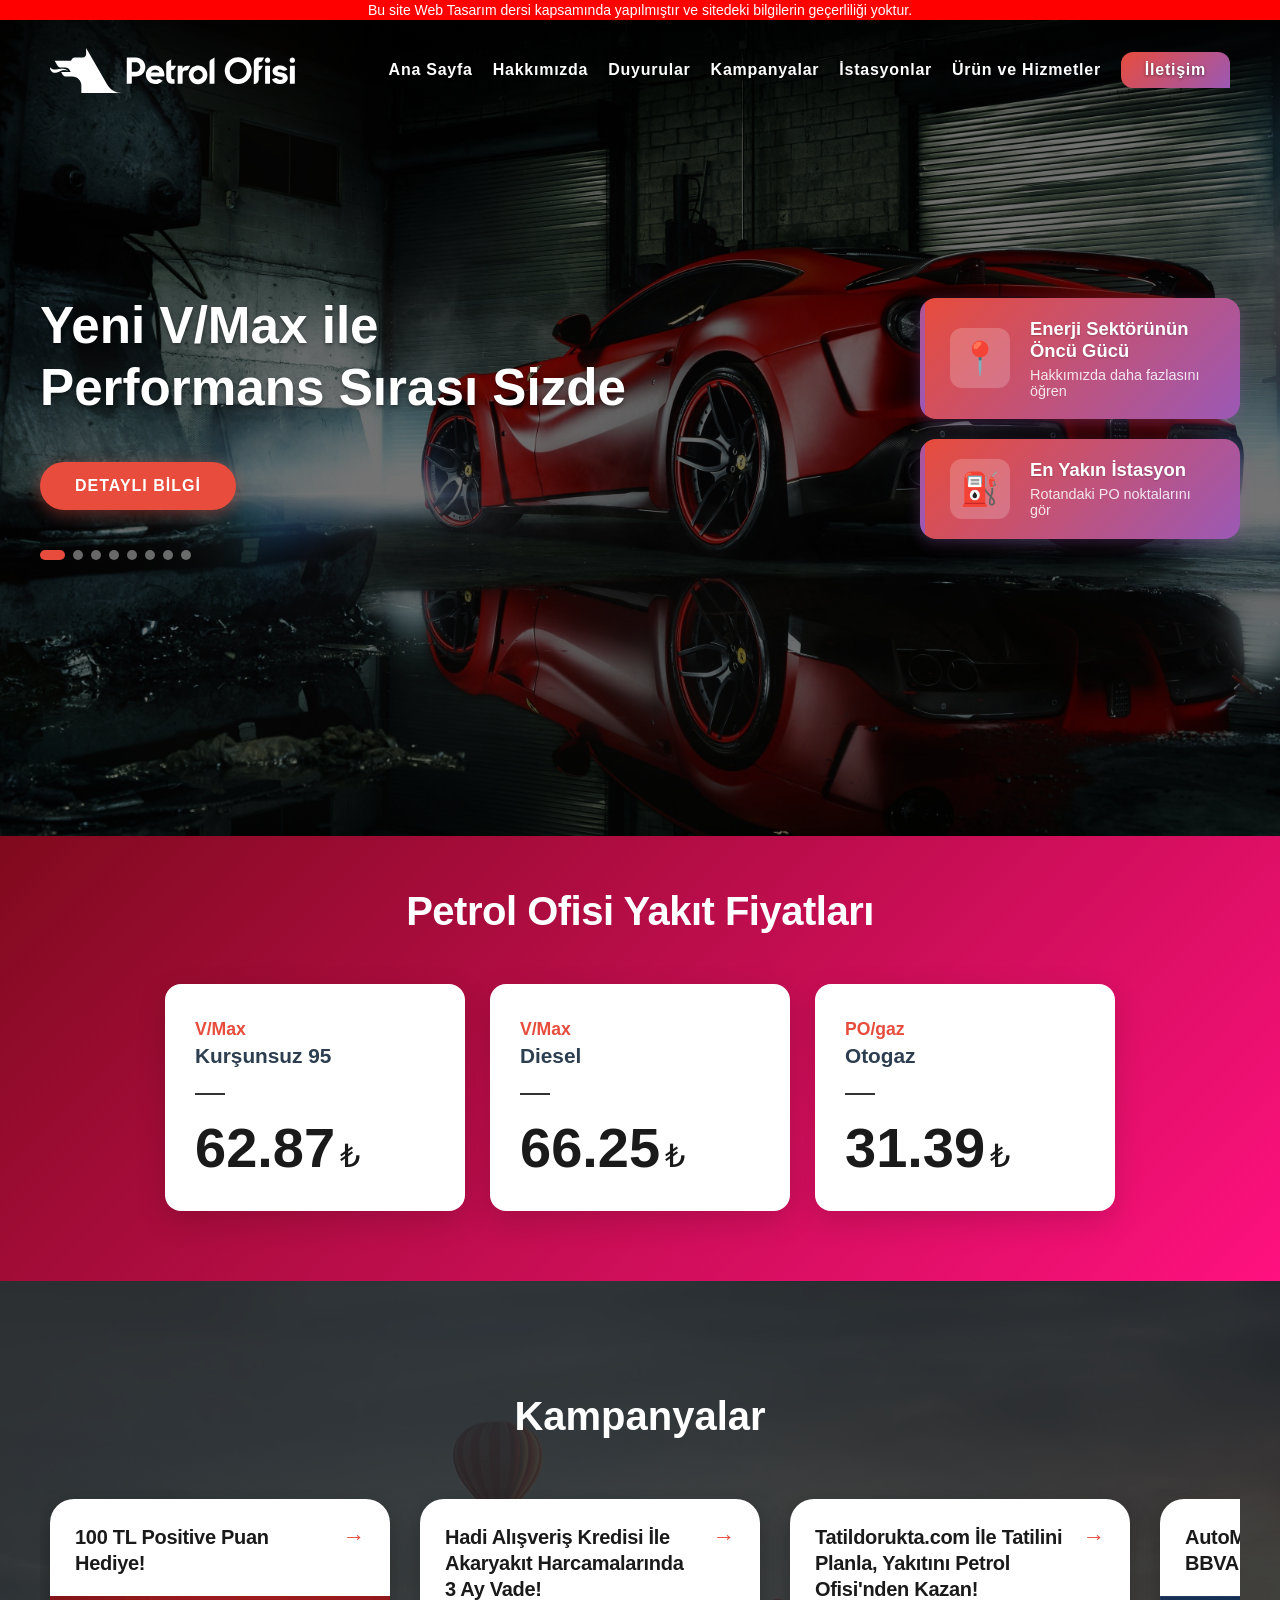
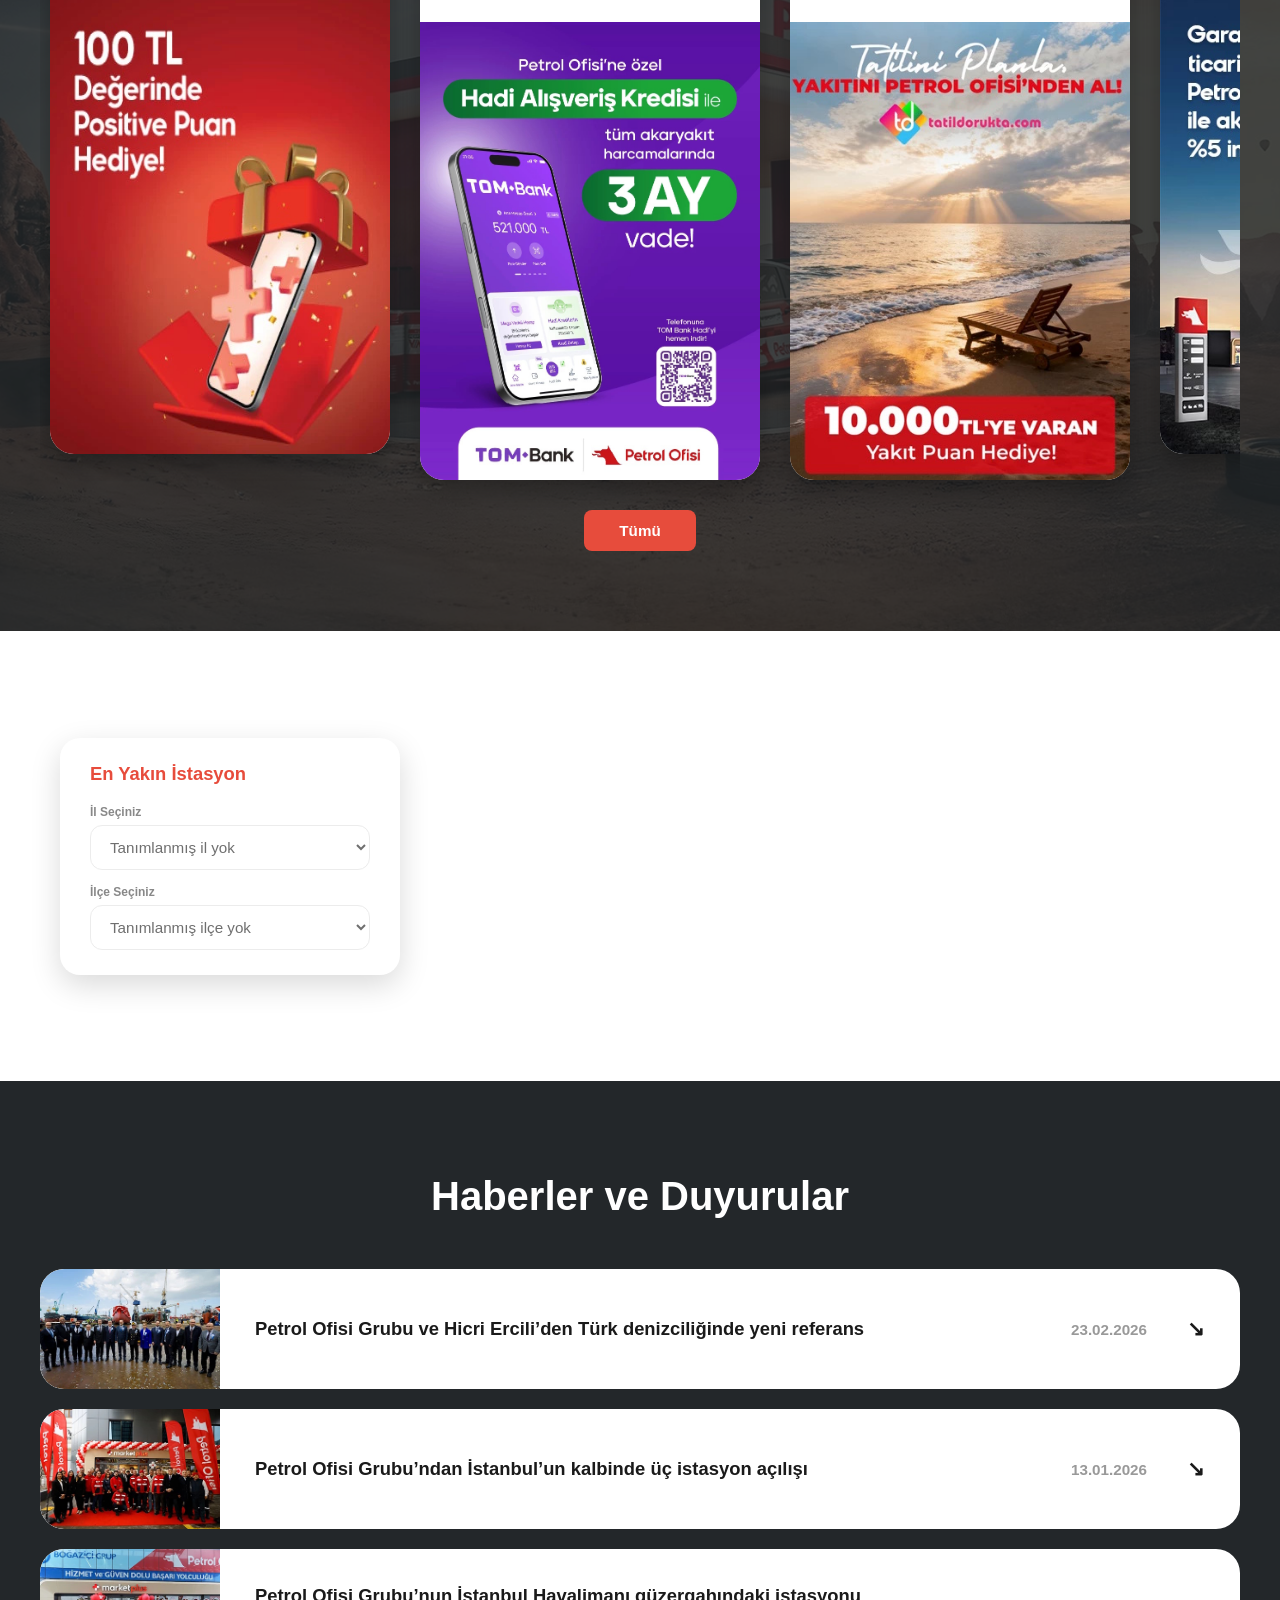
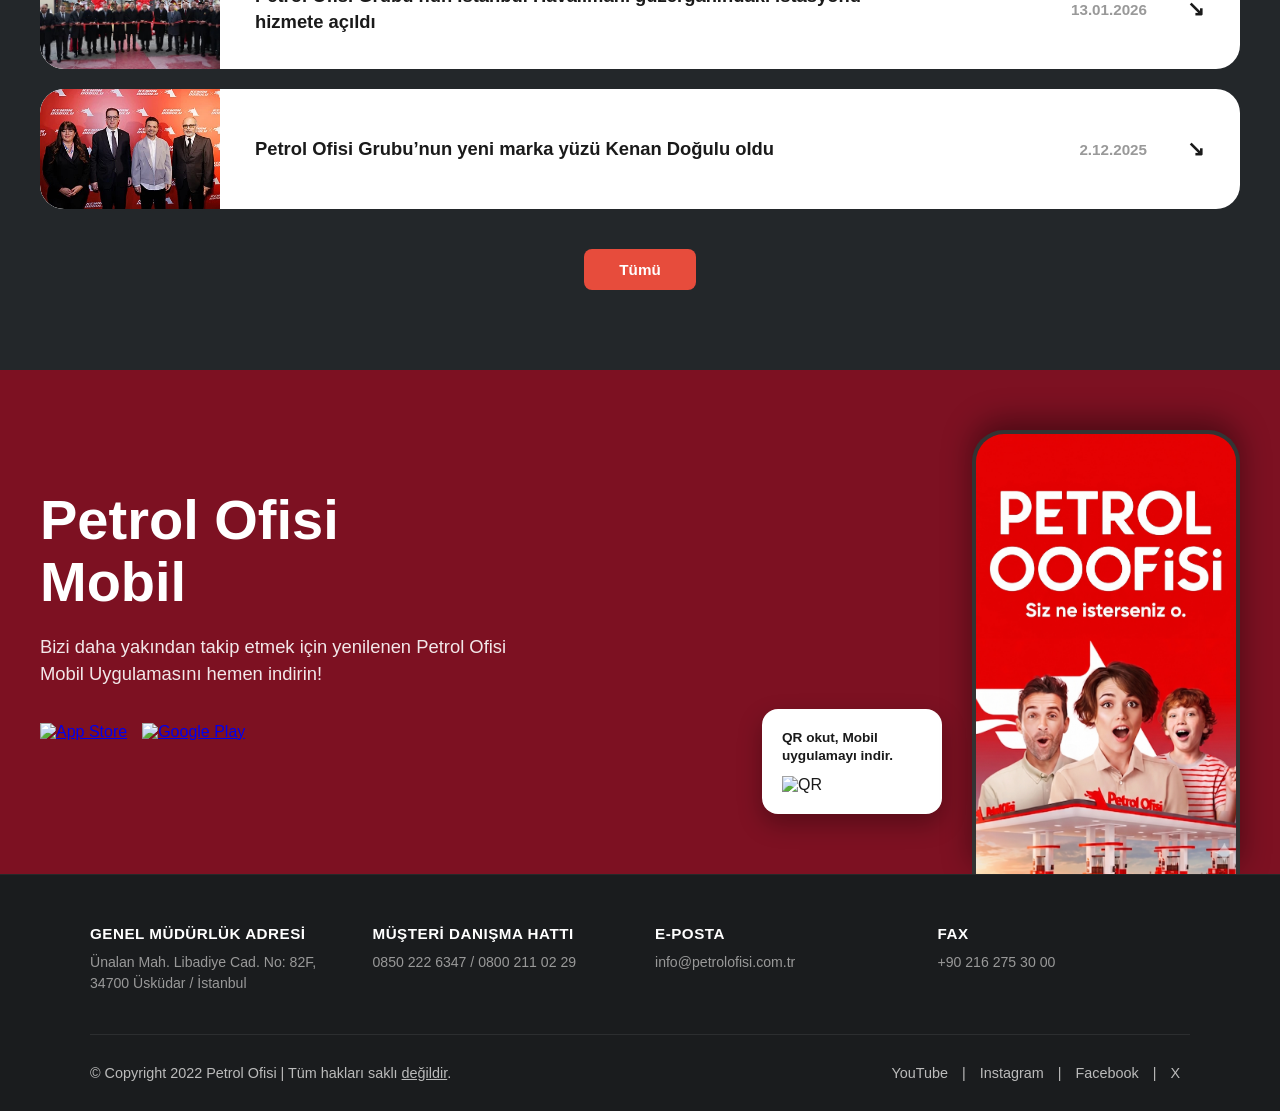
==== index.html @ b3ffc4a9 "Add files via upload" ====
<!DOCTYPE html>
<html lang="tr">
<head>
  <meta charset="UTF-8" />
  <meta name="viewport" content="width=device-width, initial-scale=1" />
  <title>YERLİ Petrol Ofisi</title>
  <link rel="stylesheet" type="text/css" href="style.css">
  <link rel="icon" href="images/favicon.jpg" type="image/x-icon">
</head>
<body>

<div id="uyari-bar">
  Bu site Web Tasarım dersi kapsamında yapılmıştır ve sitedeki bilgilerin geçerliliği yoktur.
</div>

<nav class="menu-bar">
  <div class="logo">
    <a href="#">
      <img alt="Logo" src="images/logo.svg">
    </a>
  </div>
  <ul class="menu-list">
    <li><a href="#">Ana Sayfa</a></li>
    <li><a href="pages/about.html">Hakkımızda</a></li>
    <li><a href="pages/news.html">Duyurular</a></li>
    <li><a href="pages/campaigns.html">Kampanyalar</a></li>
    <li><a href="pages/stations.html">İstasyonlar</a></li>
    <li><a href="pages/products-services.html">Ürün ve Hizmetler</a></li>
    <li class="menu-iletisim"><a href="pages/contact.html">İletişim</a></li>
  </ul>
</nav>

<section class="hero-section">
  <div class="hero-overlay"></div> 
  <div class="hero-container">
    <div class="slider-wrapper">
      <div class="slides-container">
        <div class="slide active" data-bg="images/company/c1.jpg"><h2>Yeni V/Max ile Performans Sırası Sizde</h2></div>
        <div class="slide" data-bg="images/company/c2.jpg"><h2>Yeni V/Max Ailesiyle Tanışın</h2></div>
        <div class="slide" data-bg="images/company/c3.jpg"><h2>Siz Ne İsterseniz O. Petrol Ofisi</h2></div>
        <div class="slide" data-bg="images/company/c4.jpg"><h2>Her Yol Petrol Ofisi’ne Çıkıyor</h2></div>
        <div class="slide" data-bg="images/company/c5.jpg"><h2>BP İstasyonlarını Devralan Petrol Ofisi, Yolların Daimi Lideri!</h2></div>
        <div class="slide" data-bg="images/company/c6.jpg"><h2>Türkiye'nin 1 numaralı tercihi: AutoMatic Filo</h2></div>
        <div class="slide" data-bg="images/company/c7.jpg"><h2>Liderliğimizin Kalbi Müşteri Odaklı Teknoloji İle Atıyor</h2></div>
        <div class="slide" data-bg="images/company/c8.jpg"><h2>Petrol Ofisi'nden Elektrikli Araçlara Özel Ürün Serisi</h2></div>
      </div>
      <a href="https://www.youtube.com/watch?v=-McL5VU9sj0" target="_blank" class="hero-btn">Detaylı Bilgi</a>
      <div class="slider-dots">
        <span class="dot active"></span>
        <span class="dot"></span>
        <span class="dot"></span>
        <span class="dot"></span>
        <span class="dot"></span>
        <span class="dot"></span>
        <span class="dot"></span>
        <span class="dot"></span>
      </div>
    </div>
    <div class="hero-sidebar">
      <a href="pages/about.html" class="sidebar-box">
        <div class="box-icon">📍</div>
        <div class="box-text">
          <h3>Enerji Sektörünün Öncü Gücü</h3>
          <p>Hakkımızda daha fazlasını öğren</p>
        </div>
      </a>
      <a href="pages/stations.html" class="sidebar-box">
        <div class="box-icon">⛽</div>
        <div class="box-text">
          <h3>En Yakın İstasyon</h3>
          <p>Rotandaki PO noktalarını gör</p>
        </div>
      </a>
    </div>
  </div>
</section>

<section class="fuel-prices-section">
  <div class="container">
    <h2>Petrol Ofisi Yakıt Fiyatları</h2>
    <div class="price-cards">
      <div class="price-card">
        <span class="brand-sub">V/Max</span>
        <h3>Kurşunsuz 95</h3>
        <div class="card-divider"></div>
        <div class="price-value">62.87 <span>₺</span></div>
      </div>
      <div class="price-card">
        <span class="brand-sub">V/Max</span>
        <h3>Diesel</h3>
        <div class="card-divider"></div>
        <div class="price-value">66.25 <span>₺</span></div>
      </div>
      <div class="price-card">
        <span class="brand-sub">PO/gaz</span>
        <h3>Otogaz</h3>
        <div class="card-divider"></div>
        <div class="price-value">31.39 <span>₺</span></div>
      </div>
    </div>
  </div>
</section>

<section class="campaigns-section">
  <div class="campaigns-overlay"></div>
  <div class="container campaign-relative">
    <h2>Kampanyalar</h2>
    <div class="campaign-slider-container">
      <div class="campaign-cards">
        <div class="campaign-card">
          <div class="campaign-header">
            <h4>100 TL Positive Puan Hediye!</h4>
            <span class="arrow-icon">→</span>
          </div>
          <div class="campaign-img" style="background-image: url('images/campaigns/c1.jpg');"></div>
        </div>
        <div class="campaign-card">
          <div class="campaign-header">
            <h4>Hadi Alışveriş Kredisi İle Akaryakıt Harcamalarında 3 Ay Vade!</h4>
            <span class="arrow-icon">→</span>
          </div>
          <div class="campaign-img" style="background-image: url('images/campaigns/c2.jpg');"></div>
        </div>
        <div class="campaign-card">
          <div class="campaign-header">
            <h4>Tatildorukta.com İle Tatilini Planla, Yakıtını Petrol Ofisi'nden Kazan!</h4>
            <span class="arrow-icon">→</span>
          </div>
          <div class="campaign-img" style="background-image: url('images/campaigns/c3.jpg');"></div>
        </div>
        <div class="campaign-card">
          <div class="campaign-header">
            <h4>AutoMatic Filo - Garanti BBVA VISA İşbirliği</h4>
            <span class="arrow-icon">→</span>
          </div>
          <div class="campaign-img" style="background-image: url('images/campaigns/c4.jpg');"></div>
        </div>
        <div class="campaign-card">
          <div class="campaign-header">
            <h4>AutoMatic Filo - Mükellef İşbirliği</h4>
            <span class="arrow-icon">→</span>
          </div>
          <div class="campaign-img" style="background-image: url('images/campaigns/c5.jpg');"></div>
        </div>
        <div class="campaign-card">
          <div class="campaign-header">
            <h4>Garenta'dan %40 İndirim!</h4>
            <span class="arrow-icon">→</span>
          </div>
          <div class="campaign-img" style="background-image: url('images/campaigns/c6.jpg');"></div>
        </div>
        <div class="campaign-card">
          <div class="campaign-header">
            <h4>Başak Traktör’e Özel Petrol Ofisi MaxiPuan!</h4>
            <span class="arrow-icon">→</span>
          </div>
          <div class="campaign-img" style="background-image: url('images/campaigns/c7.jpg');"></div>
        </div>
        <div class="campaign-card">
          <div class="campaign-header">
            <h4>Biletinial'dan Petrol Ofisi Müşterilerine İndirim!</h4>
            <span class="arrow-icon">→</span>
          </div>
          <div class="campaign-img" style="background-image: url('images/campaigns/c8.jpg');"></div>
        </div>
        <div class="campaign-card">
          <div class="campaign-header">
            <h4>Nescafe Xpress 250 ml çeşitleri ve Kitkat Çeşitleri ikili fiyat 100 TL</h4>
            <span class="arrow-icon">→</span>
          </div>
          <div class="campaign-img" style="background-image: url('images/campaigns/c9.jpg');"></div>
        </div>
        <div class="campaign-card">
          <div class="campaign-header">
            <h4>Selpak Islak Mendil 120 TL Yerine 100 TL</h4>
            <span class="arrow-icon">→</span>
          </div>
          <div class="campaign-img" style="background-image: url('images/campaigns/c10.jpg');"></div>
        </div>
      </div>
    </div>
    <a href="pages/campaigns.html" class="all-btn">Tümü</a>
  </div>
</section>

<section class="station-map-section">
  <iframe 
    src="https://www.google.com/maps/embed?pb=!1m18!1m12!1m3!1d3007.4526557375253!2d29.022359!3d41.113702!2m3!1f0!2f0!3f0!3m2!1i1024!2i768!4f13.1!3m3!1m2!1s0x14cab5c52670e97b%3A0xc66512b03fb4ff8a!2sPetrol%20Ofisi%20Genel%20M%C3%BCd%C3%BCrl%C3%BC%C4%9F%C3%BC!5e0!3m2!1str!2str!4v1710000000000!5m2!1str!2str" 
    width="100%" 
    height="450" 
    style="border:0;" 
    allowfullscreen="" 
    loading="lazy" 
    referrerpolicy="no-referrer-when-downgrade">
  </iframe>
  <div class="map-filter-box">
    <h3>En Yakın İstasyon</h3>
    <div class="map-select-group">
      <label>İl Seçiniz</label>
      <select disabled>
        <option>Tanımlanmış il yok</option>
      </select>
    </div>
    <div class="map-select-group">
      <label>İlçe Seçiniz</label>
      <select disabled>
        <option>Tanımlanmış ilçe yok</option>
      </select>
    </div>
  </div>
</section>

<section class="news-section">
  <div class="container news-container">
    <h2>Haberler ve Duyurular</h2>
    <div class="news-list">
      <div class="news-item">
        <div class="news-img" style="background-image: url('images/news/n1.jpg');"></div>
        <div class="news-content">
          <h3>Petrol Ofisi Grubu ve Hicri Ercili’den Türk denizciliğinde yeni referans</h3>
          <div class="news-meta">
            <span class="news-date">23.02.2026</span>
            <span class="news-arrow">↘</span>
          </div>
        </div>
      </div>
      <div class="news-item">
        <div class="news-img" style="background-image: url('images/news/n2.jpg');"></div>
        <div class="news-content">
          <h3>Petrol Ofisi Grubu’ndan İstanbul’un kalbinde üç istasyon açılışı</h3>
          <div class="news-meta">
            <span class="news-date">13.01.2026</span>
            <span class="news-arrow">↘</span>
          </div>
        </div>
      </div>
      <div class="news-item">
        <div class="news-img" style="background-image: url('images/news/n3.jpg');"></div>
        <div class="news-content">
          <h3>Petrol Ofisi Grubu’nun İstanbul Havalimanı güzergahındaki istasyonu hizmete açıldı</h3>
          <div class="news-meta">
            <span class="news-date">13.01.2026</span>
            <span class="news-arrow">↘</span>
          </div>
        </div>
      </div>
      <div class="news-item">
        <div class="news-img" style="background-image: url('images/news/n4.jpg');"></div>
        <div class="news-content">
          <h3>Petrol Ofisi Grubu’nun yeni marka yüzü Kenan Doğulu oldu</h3>
          <div class="news-meta">
            <span class="news-date">2.12.2025</span>
            <span class="news-arrow">↘</span>
          </div>
        </div>
      </div>
    </div>
    <a href="pages/news.html" class="all-btn">Tümü</a>
  </div>
</section>

<section class="mobile-app-section">
  <div class="app-main-box">
    <div class="app-info-side">
      <h2>Petrol Ofisi <br>Mobil</h2>
      <p class="app-text-desc">
        Bizi daha yakından takip etmek için yenilenen Petrol Ofisi Mobil Uygulamasını hemen indirin!
      </p>
      <div class="app-stores">
        <a href="https://apps.apple.com/tr/app/petrol-ofisi/id907009662" target="_blank" class="store-link">
          <img src="https://upload.wikimedia.org/wikipedia/commons/3/3c/Download_on_the_App_Store_Badge.svg" alt="App Store">
        </a>
        <a href="https://play.google.com/store/apps/details?id=tr.com.petrolofisi&hl=tr&pli=1" target="_blank" class="store-link">
          <img src="https://upload.wikimedia.org/wikipedia/commons/7/78/Google_Play_Store_badge_EN.svg" alt="Google Play">
        </a>
      </div>
    </div>
    <div class="app-visual-side">
      <div class="app-qr-container">
        <p>QR okut, Mobil uygulamayı indir.</p>
        <img src="https://api.qrserver.com/v1/create-qr-code/?size=150x150&data=https://play.google.com/store/apps/details?id=tr.com.petrolofisi&hl=tr&pli=1" alt="QR">
      </div>
      <div class="app-phone-image"></div>
    </div>
  </div>
</section>

<footer class="footer">
  <div class="footer-container">
    <div class="footer-info-grid">
      <div class="footer-info-box">
        <h4>Genel Müdürlük Adresi</h4>
        <p>Ünalan Mah. Libadiye Cad. No: 82F, 34700 Üsküdar / İstanbul</p>
      </div>
      <div class="footer-info-box">
        <h4>Müşteri Danışma Hattı</h4>
        <p>0850 222 6347 / 0800 211 02 29</p>
      </div>
      <div class="footer-info-box">
        <h4>E-Posta</h4>
        <p>info@petrolofisi.com.tr</p>
      </div>
      <div class="footer-info-box">
        <h4>Fax</h4>
        <p>+90 216 275 30 00</p>
      </div>
    </div>
    <div class="footer-divider"></div>
    <div class="footer-bottom">
      <p>© Copyright 2022 Petrol Ofisi | Tüm hakları saklı <u>değildir</u>.</p>
      <div class="social-links">
        <a href="https://www.youtube.com/channel/UC8cXYoC1CdPmBd7pALFhbLw" target="_blank" rel="noopener noreferrer">YouTube</a> |
        <a href="https://www.instagram.com/petrolofisi" target="_blank" rel="noopener noreferrer">Instagram</a> |
        <a href="https://www.facebook.com/petrolofisi" target="_blank" rel="noopener noreferrer">Facebook</a> |
        <a href="https://x.com/petrolofisi" target="_blank" rel="noopener noreferrer">X</a>
      </div>
    </div>
  </div>
</footer>

<script src="script.js"></script>
</body>
</html>
---- style.css ----
body {
  margin: 0;
  font-family: Arial, sans-serif;
  box-sizing: border-box;
}

#uyari-bar {
  position: fixed;
  top: 0;
  left: 0;
  width: 100%;
  height: 20px;
  background-color: red;
  color: white;
  font-size: 14px;
  line-height: 20px;
  text-align: center;
  z-index: 1000;
}

.menu-bar {
  position: absolute;
  top: 20px;
  left: 0;
  width: 100%;
  display: flex;
  justify-content: space-between;
  align-items: center;
  background: linear-gradient(to bottom, rgba(0, 0, 0, 0.7) 0%, rgba(0, 0, 0, 0) 100%);
  padding: 50px; 
  height: 50px;
  z-index: 10;
  box-sizing: border-box;
}

.menu-bar .logo a {
  display: flex;
  align-items: center;
}
.menu-bar .logo a img {
  height: 45px;
}

.menu-bar .menu-list {
  list-style: none;
  margin: 0;
  padding: 0;
  display: flex;
  align-items: center;
}
.menu-bar .menu-list li {
  margin-left: 20px;
}

.menu-bar .menu-list li a {
  color: white;
  letter-spacing: .75px;
  text-decoration: none;
  font-weight: bold;
  padding: 14px 0;
  display: block;
  transition: all .2s ease-out;
  text-shadow: 0 1px 3px rgba(0, 0, 0, 0.5); 
}

.menu-bar .menu-list li a:hover {
  color: red;
  letter-spacing: 3.5px;
  transform: scale(1.1);
}

.menu-bar .menu-list .menu-iletisim a {
  background: linear-gradient(135deg, #e74c3c 0%, #9b59b6 100%);
  color: white;
  border-radius: 12px 12px 0px 12px; 
  padding: 10px 24px;
  display: inline-flex;
  align-items: center;
  line-height: 1;
}

.menu-bar .menu-list .menu-iletisim a:hover {
  color: white;
  transform: scale(1.1);
  letter-spacing: 2px;
}

.hero-section {
  position: relative;
  min-height: 836px; 
  display: flex;
  align-items: center;
  z-index: 1;
  transition: background-image 0.8s ease-in-out;
  background-position: center;
  background-size: cover;
  background-repeat: no-repeat;
}

.hero-overlay {
  position: absolute;
  top: 0;
  left: 0;
  width: 100%;
  height: 100%;
  background-color: rgba(0, 0, 0, 0.55); 
  z-index: -1;
}

.hero-container {
  width: 100%;
  max-width: 1200px;
  margin: 0 auto;
  padding: 0 40px;
  display: flex;
  justify-content: space-between;
  align-items: center;
  gap: 50px;
}

.slider-wrapper {
  flex: 1;
  max-width: 600px;
  position: relative;
}

.slides-container {
  min-height: 160px;
  display: flex;
  align-items: center;
}

.slide {
  display: none;
}

.slide.active {
  display: block;
  animation: fadeIn 0.6s ease-in-out;
}

.slide h2 {
  font-size: 3.2rem;
  color: #ffffff;
  margin: 0;
  font-weight: 800;
  line-height: 1.2;
  text-shadow: 0 2px 4px rgba(0,0,0,0.4);
}

.hero-btn {
  margin-top: 25px;
  display: inline-block;
  background-color: #e74c3c;
  color: white;
  padding: 15px 35px;
  border-radius: 30px;
  text-decoration: none;
  font-weight: bold;
  font-size: 1rem;
  text-transform: uppercase;
  letter-spacing: 1px;
  transition: all 0.3s ease;
  box-shadow: 0 4px 15px rgba(231, 76, 60, 0.4);
}

.hero-btn:hover {
  background-color: #c0392b;
  transform: translateY(-3px);
  box-shadow: 0 6px 20px rgba(231, 76, 60, 0.6);
}

.slider-dots {
  display: flex;
  gap: 8px;
  margin-top: 40px;
}

.dot {
  width: 10px;
  height: 10px;
  background-color: rgba(255, 255, 255, 0.4);
  border-radius: 50%;
  transition: all 0.3s ease;
}

.dot.active {
  background-color: #e74c3c;
  width: 25px;
  border-radius: 5px;
}

.hero-sidebar {
  display: flex;
  flex-direction: column;
  gap: 20px;
  width: 320px;
}

.sidebar-box {
  background: linear-gradient(135deg, #e74c3c 0%, #9b59b6 100%);
  padding: 20px 25px;
  border-radius: 16px;
  text-decoration: none;
  display: flex;
  align-items: center;
  gap: 20px;
  transition: all 0.3s cubic-bezier(0.25, 0.8, 0.25, 1);
  box-shadow: 0 4px 15px rgba(155, 89, 182, 0.3); 
  border-left: 5px solid transparent;
}

.sidebar-box:hover {
  transform: translateX(-10px); 
  background: linear-gradient(135deg, #f15a4a 0%, #a86abf 100%);
  border-left: 5px solid #ffffff; 
  box-shadow: 0 10px 25px rgba(231, 76, 60, 0.5);
}

.box-icon {
  font-size: 2rem;
  background: rgba(255, 255, 255, 0.2);
  padding: 10px;
  border-radius: 12px;
  display: flex;
  align-items: center;
  justify-content: center;
  width: 40px;
  height: 40px;
}

.box-text h3 {
  margin: 0 0 5px 0;
  color: #ffffff; 
  font-size: 1.15rem;
  font-weight: 700;
  text-shadow: 0 1px 2px rgba(0, 0, 0, 0.2);
}

.box-text p {
  margin: 0;
  color: rgba(255, 255, 255, 0.85); 
  font-size: 0.9rem;
}

.fuel-prices-section {
  background: linear-gradient(135deg, #800a1d 0%, #ff117f 100%);
  padding: 20px 60px 70px 60px;
  color: white;
  text-align: center;
}

.fuel-prices-section h2 {
  font-size: 2.5rem;
  margin-bottom: 50px;
  font-weight: 700;
  letter-spacing: -0.5px;
}

.price-cards {
  display: flex;
  justify-content: center;
  gap: 25px;
  flex-wrap: wrap;
}

.price-card {
  background-color: #ffffff;
  color: #333333;
  padding: 35px 30px;
  border-radius: 16px;
  width: 240px;
  text-align: left;
  box-shadow: 0 10px 30px rgba(0, 0, 0, 0.15);
  transition: transform 0.3s ease;
}

.price-card:hover {
  transform: translateY(-5px);
}

.brand-sub {
  color: #e74c3c;
  font-weight: bold;
  font-size: 1.1rem;
  display: block;
  margin-bottom: 4px;
}

.price-card h3 {
  margin: 0;
  font-size: 1.3rem;
  color: #2c3e50;
  font-weight: 600;
}

.card-divider {
  width: 30px;
  height: 2px;
  background-color: #333;
  margin: 25px 0;
}

.price-value {
  font-size: 3.5rem;
  font-weight: 700;
  color: #1a1a1a;
  display: flex;
  align-items: baseline;
  line-height: 1;
}

.price-value span {
  font-size: 2rem;
  margin-left: 5px;
  font-weight: 400;
}

.campaigns-section {
  position: relative;
  background: url('images/campaigns/c-bg.jpg') center/cover no-repeat;
  padding: 80px 0; 
  color: white;
  text-align: center;
  z-index: 1;
  overflow: hidden;
}

.campaigns-overlay {
  position: absolute;
  top: 0;
  left: 0;
  width: 100%;
  height: 100%;
  background-color: rgba(35, 39, 42, 0.85); 
  z-index: -1;
}

.campaign-relative {
  position: relative;
  z-index: 2;
  margin: 0 auto;
  padding: 0 40px;
}

.campaigns-section h2 {
  font-size: 2.5rem;
  margin-bottom: 50px;
  font-weight: 700;
}

.campaign-slider-container {
  overflow-x: auto;
  width: 100%;
  cursor: grab; 
  scrollbar-width: none; 
  padding-bottom: 20px;
}

.campaign-slider-container::-webkit-scrollbar {
  display: none; 
}

.campaign-slider-container:active {
  cursor: grabbing; 
}

.campaign-cards {
  display: flex;
  gap: 30px;
  width: max-content;
  padding: 10px;
  margin: 0 auto;
  align-items: flex-start; 
}

.campaign-card {
  background-color: #ffffff;
  border-radius: 24px;
  overflow: hidden;
  width: 340px; 
  display: flex;
  flex-direction: column;
  box-shadow: 0 10px 25px rgba(0,0,0,0.3);
  transition: transform 0.3s ease, box-shadow 0.3s ease;
  height: auto;
  user-select: none; 
}

.campaign-card:hover {
  transform: translateY(-8px);
  box-shadow: 0 15px 30px rgba(0,0,0,0.4);
}

.campaign-header {
  padding: 25px 25px 20px 25px;
  text-align: left;
  color: #1a1a1a;
  display: flex;
  justify-content: space-between;
  align-items: flex-start;
  gap: 15px;
  height: auto;
}

.campaign-header h4 {
  margin: 0;
  font-size: 1.25rem; 
  font-weight: 800; 
  line-height: 1.3;
  letter-spacing: -0.3px;
}

.arrow-icon {
  color: #e74c3c;
  font-weight: bold;
  font-size: 1.4rem;
  transition: transform 0.3s ease;
}

.campaign-card:hover .arrow-icon {
  transform: translateX(5px);
}

.campaign-img {
  width: 100%;
  aspect-ratio: 396 / 533; 
  background-size: cover;
  background-position: center top;
  background-repeat: no-repeat;
  box-sizing: border-box;
}

.station-map-section {
  position: relative;
  width: 100%;
  height: 450px;
  display: flex;
  align-items: center;
  box-sizing: border-box;
}

.station-map-section iframe {
  position: absolute;
  top: 0;
  left: 0;
  width: 100%;
  height: 100%;
  z-index: 1;
}

.map-filter-box {
  position: relative;
  background-color: #ffffff;
  padding: 25px 30px;
  border-radius: 20px;
  width: 280px;
  box-shadow: 0 10px 30px rgba(0, 0, 0, 0.15);
  display: flex;
  flex-direction: column;
  gap: 15px;
  z-index: 5;
  margin-left: 60px;
}

.map-filter-box h3 {
  margin: 0 0 5px 0;
  color: #e74c3c;
  font-size: 1.15rem;
  font-weight: 700;
}

.map-select-group label {
  font-size: 0.75rem;
  color: #888888;
  display: block;
  margin-bottom: 6px;
  font-weight: bold;
}

.map-select-group select {
  width: 100%;
  padding: 12px 15px;
  border: 1px solid #e5e5e5;
  border-radius: 12px;
  font-size: 0.95rem;
  color: #333333;
  outline: none;
  cursor: not-allowed;
  background-color: #ffffff;
  transition: all 0.3s ease;
}

.news-section {
  background-color: #23272a; 
  padding: 60px 20px 80px 20px;
  color: white;
  text-align: center;
}

.news-section h2 {
  font-size: 2.5rem;
  margin-bottom: 50px;
  font-weight: 700;
}

.news-container {
  max-width: 1100px; 
  margin: 0 auto;
}

.news-list {
  display: flex;
  flex-direction: column;
  gap: 20px; 
  margin-bottom: 40px;
}

.news-item {
  background-color: #ffffff;
  border-radius: 24px; 
  overflow: hidden;
  display: flex;
  align-items: center;
  height: 120px; 
  cursor: default;
  transition: transform 0.3s ease, box-shadow 0.3s ease;
}

.news-item:hover {
  transform: translateY(-3px);
  box-shadow: 0 8px 20px rgba(0, 0, 0, 0.4);
}

.news-img {
  width: 180px;
  height: 100%;
  background-size: cover;
  background-position: center;
  border-top-left-radius: 24px;
  border-bottom-left-radius: 24px;
  flex-shrink: 0;
}

.news-content {
  flex: 1;
  padding: 0 35px;
  display: flex;
  justify-content: space-between;
  align-items: center;
  color: #1a1a1a;
  text-align: left;
}

.news-content h3 {
  margin: 0;
  font-size: 1.15rem;
  font-weight: 700;
  line-height: 1.4;
  max-width: 70%; 
}

.news-meta {
  display: flex;
  align-items: center;
  gap: 40px;
}

.news-date {
  color: #999999;
  font-size: 0.95rem;
  font-weight: bold;
}

.news-arrow {
  color: #1a1a1a;
  font-size: 1.3rem;
  font-weight: bold;
  transition: transform 0.3s ease;
}

.news-item:hover .news-arrow {
  transform: translate(3px, 3px);
}

.all-btn {
  display: inline-block;
  background-color: #e74c3c;
  color: white;
  padding: 12px 35px;
  border-radius: 8px; 
  text-decoration: none;
  font-weight: bold;
  font-size: 0.95rem;
  transition: background-color 0.3s ease, transform 0.3s ease;
}

.all-btn:hover {
  background-color: #c0392b;
  transform: scale(1.05);
}

.mobile-app-section {
  background-color: #7d1122 !important; 
  padding: 60px 40px 0 40px;
  color: #ffffff !important;
  display: flex;
  justify-content: center;
  overflow: hidden;
}

.app-main-box {
  width: 100%;
  max-width: 1200px;
  display: flex;
  justify-content: space-between;
  align-items: center; 
  gap: 50px;
}

.app-info-side {
  flex: 1;
  text-align: left;
  padding-bottom: 50px;
}

.app-info-side h2 {
  font-size: 3.5rem;
  font-weight: 800;
  line-height: 1.1;
  color: #ffffff !important;
  margin: 0 0 20px 0;
  font-family: Arial, sans-serif;
}

.app-text-desc {
  font-size: 1.15rem;
  line-height: 1.5;
  color: rgba(255, 255, 255, 0.9) !important;
  margin: 0 0 35px 0;
  max-width: 480px;
}

.app-stores {
  display: flex;
  gap: 15px;
}

.store-link img {
  height: 42px;
  display: block;
}

.app-visual-side {
  display: flex;
  align-items: flex-end; 
  gap: 30px;
}

.app-qr-container {
  background-color: #ffffff !important;
  color: #1a1a1a !important;
  padding: 20px;
  border-radius: 16px;
  width: 140px;
  box-shadow: 0 10px 25px rgba(0,0,0,0.3);
  margin-bottom: 60px; 
}

.app-qr-container p {
  margin: 0 0 12px 0;
  font-size: 0.85rem;
  font-weight: bold;
  line-height: 1.3;
}

.app-qr-container img {
  width: 100%;
  height: auto;
  display: block;
}

.app-phone-image {
  width: 260px;
  height: 440px;
  background: url('images/mobile-app/phone.jpg') bottom center/cover no-repeat;
  background-color: #1a1a1a; 
  border-top-left-radius: 32px;
  border-top-right-radius: 32px;
  border: 4px solid #333;
  border-bottom: none;
  box-shadow: 0 -10px 30px rgba(0,0,0,0.4);
}

@media (max-width: 900px) {
  .app-main-box {
    flex-direction: column;
    text-align: center;
  }
  .app-info-side {
    text-align: center;
    padding-bottom: 20px;
  }
  .app-stores {
    justify-content: center;
  }
  .app-visual-side {
    justify-content: center;
  }
}

@keyframes fadeIn {
  from { opacity: 0; transform: translateY(8px); }
  to { opacity: 1; transform: translateY(0); }
}

.about-hero {
  position: relative;
  height: 350px;
  background: url('images/company/c3.jpg') center/cover no-repeat; 
  display: flex;
  align-items: center;
  justify-content: center;
  text-align: center;
  color: #ffffff;
}

.about-hero-overlay {
  position: absolute;
  top: 0;
  left: 0;
  width: 100%;
  height: 100%;
  background: rgba(0, 0, 0, 0.65);
}

.about-hero-container {
  position: relative;
  z-index: 2;
  padding-top: 40px;
  max-width: 800px;
  padding-left: 20px;
  padding-right: 20px;
}

.about-hero-container h1 {
  font-size: 3.5rem;
  font-weight: 800;
  margin: 0 0 10px 0;
}

.about-hero-container p {
  font-size: 1.2rem;
  color: rgba(255, 255, 255, 0.85);
  margin: 0;
}

.about-container {
  max-width: 1100px;
  margin: 0 auto;
  padding: 0 20px;
}

.about-story-section {
  padding: 80px 0;
  background-color: #ffffff;
}

.story-flex {
  display: flex;
  align-items: center;
  gap: 60px;
}

.story-text {
  flex: 1;
  text-align: left;
}

.story-subtitle {
  color: #e74c3c;
  font-weight: bold;
  font-size: 0.9rem;
  letter-spacing: 2px;
  display: block;
  margin-bottom: 10px;
}

.story-text h2 {
  font-size: 2.3rem;
  color: #2c3e50;
  margin: 0 0 20px 0;
  font-weight: 800;
  line-height: 1.2;
}

.story-line {
  width: 60px;
  height: 4px;
  background: linear-gradient(135deg, #e74c3c 0%, #9b59b6 100%);
  margin-bottom: 30px;
  border-radius: 2px;
}

.story-text p {
  color: #555555;
  font-size: 1.05rem;
  line-height: 1.6;
  margin: 0 0 20px 0;
}

.story-img-box {
  flex: 1;
}

.story-img {
  background-image: url('images/company/c2.jpg');
  width: 100%;
  height: 400px;
  background-size: cover;
  background-position: center;
  border-radius: 24px;
  box-shadow: 0 15px 35px rgba(0,0,0,0.1);
}

.about-cards-section {
  padding: 80px 0;
  background: linear-gradient(135deg, #23272a 0%, #111416 100%); 
}

.cards-flex {
  display: flex;
  flex-wrap: wrap;
  gap: 30px;
  justify-content: center;
}

.about-card {
  background-color: rgba(255, 255, 255, 0.05);
  border: 1px solid rgba(255, 255, 255, 0.1);
  padding: 40px;
  border-radius: 20px;
  width: calc((100% - 60px) / 3); 
  box-sizing: border-box;
  text-align: left;
  transition: all 0.3s ease;
}

.about-card:hover {
  transform: translateY(-5px);
  background-color: rgba(255, 255, 255, 0.08);
  border-color: #e74c3c;
}

.about-card-icon {
  font-size: 2.5rem;
  background: linear-gradient(135deg, #e74c3c 0%, #9b59b6 100%);
  width: 60px;
  height: 60px;
  display: flex;
  align-items: center;
  justify-content: center;
  border-radius: 14px;
  margin-bottom: 25px;
}

.about-card h3 {
  color: #ffffff;
  font-size: 1.5rem;
  margin: 0 0 15px 0;
  font-weight: 700;
}

.about-card p {
  color: #cccccc;
  font-size: 1rem;
  line-height: 1.6;
  margin: 0;
}

@media (max-width: 992px) {
  .about-card {
    width: calc((100% - 30px) / 2);
  }
}

@media (max-width: 768px) {
  .about-card {
    width: 100%;
  }
}

@media (max-width: 768px) {
  .story-flex, .cards-flex {
    flex-direction: column;
    gap: 40px;
  }
  .about-hero-container h1 {
    font-size: 2.5rem;
  }
  .story-text h2 {
    font-size: 1.8rem;
  }
  .story-img {
    height: 280px;
  }
}

@media (max-width: 992px) {
  .hero-container {
    flex-direction: column;
    padding: 40px 20px;
    gap: 30px;
  }
  .hero-section {
    min-height: auto;
    padding-top: 120px;
  }
  .hero-sidebar {
    width: 100%;
  }
  .sidebar-box:hover {
    transform: translateY(-5px);
  }

  .fuel-prices-section {
    padding: 60px 20px;
  }
  .price-cards {
    gap: 15px;
  }
  .price-card {
    width: 100%;
    box-sizing: border-box;
  }

  .campaign-cards {
    margin: 0;
    padding: 10px 20px;
  }

  .station-map-section {
    flex-direction: column;
    height: auto;
  }
  .station-map-section iframe {
    position: relative;
    height: 350px;
  }
  .map-filter-box {
    position: relative;
    width: calc(100% - 40px);
    margin: -40px 20px 40px 20px;
    box-sizing: border-box;
    z-index: 10;
  }

  .mobile-app-section {
    padding: 60px 20px 0 20px;
  }
  .app-main-box {
    flex-direction: column;
    text-align: center;
    gap: 40px;
  }
  .app-info-side {
    text-align: center;
    padding-bottom: 0;
  }
  .app-info-side h2 {
    font-size: 2.8rem;
  }
  .app-text-desc {
    margin: 0 auto 30px auto;
  }
  .app-stores {
    justify-content: center;
  }
  .app-visual-side {
    flex-direction: column-reverse;
    align-items: center;
    gap: 20px;
    width: 100%;
  }
  .app-qr-container {
    margin-bottom: 40px;
    text-align: center;
  }
  .app-phone-image {
    width: 240px;
    height: 400px;
  }
}

@media (max-width: 480px) {
  .menu-bar {
    padding: 20px;
  }
  .menu-list {
    display: none;
  }
  .slide h2 {
    font-size: 2rem;
  }
}

.news-hero {
  position: relative;
  height: 350px;
  background: url('images/company/c4.jpg') center/cover no-repeat;
  display: flex;
  align-items: center;
  justify-content: center;
  text-align: center;
  color: #ffffff;
}

.news-hero-overlay {
  position: absolute;
  top: 0;
  left: 0;
  width: 100%;
  height: 100%;
  background: rgba(0, 0, 0, 0.65);
}

.news-hero-container {
  position: relative;
  z-index: 2;
  padding-top: 40px;
  max-width: 800px;
  padding-left: 20px;
  padding-right: 20px;
}

.news-hero-container h1 {
  font-size: 3.5rem;
  font-weight: 800;
  margin: 0 0 10px 0;
}

.news-hero-container p {
  font-size: 1.2rem;
  color: rgba(255, 255, 255, 0.85);
  margin: 0;
}

.news-container {
  max-width: 1200px;
  margin: 0 auto;
  padding: 0 20px;
}

.news-grid-section {
  padding: 80px 0;
  background-color: #fcfcfc;
}

.news-grid {
  display: flex;
  flex-wrap: wrap;
  gap: 35px 25px;
  justify-content: flex-start;
}

.news-grid-card {
  background-color: #ffffff;
  width: calc((100% - 50px) / 3);
  border-radius: 20px;
  overflow: hidden;
  box-shadow: 0 4px 20px rgba(0, 0, 0, 0.05);
  display: flex;
  flex-direction: column;
  transition: transform 0.3s ease, box-shadow 0.3s ease;
}

.news-grid-card:hover {
  transform: translateY(-5px);
  box-shadow: 0 10px 25px rgba(0, 0, 0, 0.1);
}

.card-img-wrapper {
  width: 100%;
  aspect-ratio: 16 / 10;
  overflow: hidden;
}

.card-img {
  width: 100%;
  height: 100%;
  background-size: cover;
  background-position: center;
  transition: transform 0.5s ease;
}

.news-grid-card:hover .card-img {
  transform: scale(1.05); 
}

.card-body {
  padding: 25px 20px;
  display: flex;
  flex-direction: column;
  flex: 1;
  text-align: left;
}

.card-body h3 {
  margin: 0 0 12px 0;
  font-size: 1.15rem;
  color: #1a2530; 
  font-weight: 700;
  line-height: 1.4;
  display: -webkit-box;
  -webkit-line-clamp: 2;
  -webkit-box-orient: vertical;
  overflow: hidden;
  height: 3.2rem;
}

.card-body p {
  margin: 0 0 15px 0;
  font-size: 0.95rem;
  color: #666666;
  line-height: 1.5;
  display: -webkit-box;
  -webkit-line-clamp: 3;
  -webkit-box-orient: vertical;
  overflow: hidden;
  height: 4.2rem;
}

.card-date {
  font-size: 0.85rem;
  color: #999999;
  font-weight: 500;
  margin-top: auto; 
  margin-bottom: 12px;
}

@media (max-width: 992px) {
  .news-grid-card {
    width: calc((100% - 25px) / 2); 
  }
  .news-hero-container h1 {
    font-size: 2.8rem;
  }
}

@media (max-width: 650px) {
  .news-grid-card {
    width: 100%; 
  }
}

.campaigns-hero-page {
  position: relative;
  height: 350px;
  background: url('images/campaigns/c-bg.jpg') center/cover no-repeat;
  display: flex;
  align-items: center;
  justify-content: center;
  text-align: center;
  color: #ffffff;
}

.campaigns-hero-overlay-page {
  position: absolute;
  top: 0;
  left: 0;
  width: 100%;
  height: 100%;
  background: rgba(0, 0, 0, 0.65);
}

.campaigns-hero-container-page {
  position: relative;
  z-index: 2;
  padding-top: 40px;
  max-width: 800px;
  padding-left: 20px;
  padding-right: 20px;
}

.campaigns-hero-container-page h1 {
  font-size: 3.5rem;
  font-weight: 800;
  margin: 0 0 10px 0;
}

.campaigns-hero-container-page p {
  font-size: 1.2rem;
  color: rgba(255, 255, 255, 0.85);
  margin: 0;
}

.campaigns-container-page {
  max-width: 1200px;
  margin: 0 auto;
  padding: 0 20px;
}

.campaigns-grid-section {
  padding: 80px 0;
  background-color: #fcfcfc;
}

.campaigns-grid {
  display: flex;
  flex-wrap: wrap;
  gap: 35px 25px;
  justify-content: flex-start;
}

.campaign-grid-card {
  background-color: #ffffff;
  width: calc((100% - 50px) / 3); 
  border-radius: 20px;
  overflow: hidden;
  box-shadow: 0 4px 20px rgba(0, 0, 0, 0.05);
  display: flex;
  flex-direction: column;
  transition: transform 0.3s ease, box-shadow 0.3s ease;
}

.campaign-grid-card:hover {
  transform: translateY(-5px);
  box-shadow: 0 10px 25px rgba(0, 0, 0, 0.1);
}

.campaign-img-wrapper {
  width: 100%;
  aspect-ratio: 16 / 10;
  overflow: hidden;
}

.campaign-grid-img {
  width: 100%;
  height: 100%;
  background-size: cover;
  background-position: center;
  transition: transform 0.5s ease;
}

.campaign-grid-card:hover .campaign-grid-img {
  transform: scale(1.05);
}

.campaign-grid-body {
  padding: 25px 20px;
  display: flex;
  flex-direction: column;
  flex: 1;
  text-align: left;
}

.campaign-grid-body h3 {
  margin: 0 0 12px 0;
  font-size: 1.15rem;
  color: #1a2530;
  font-weight: 700;
  line-height: 1.4;
  display: -webkit-box;
  -webkit-line-clamp: 2;
  -webkit-box-orient: vertical;
  overflow: hidden;
  height: 3.2rem;
}

.campaign-grid-body p {
  margin: 0 0 20px 0;
  font-size: 0.95rem;
  color: #666666;
  line-height: 1.5;
  display: -webkit-box;
  -webkit-line-clamp: 3;
  -webkit-box-orient: vertical;
  overflow: hidden;
  height: 4.2rem;
}

@media (max-width: 992px) {
  .campaign-grid-card {
    width: calc((100% - 25px) / 2); 
  }
  .campaigns-hero-container-page h1 {
    font-size: 2.8rem;
  }
}

@media (max-width: 650px) {
  .campaign-grid-card {
    width: 100%; 
  }
}

.stations-hero {
  position: relative;
  height: 350px;
  background: url('images/company/c7.jpg') center/cover no-repeat; 
  display: flex;
  align-items: center;
  justify-content: center;
  text-align: center;
  color: #ffffff;
}

.stations-hero-overlay {
  position: absolute;
  top: 0;
  left: 0;
  width: 100%;
  height: 100%;
  background: rgba(0, 0, 0, 0.65);
}

.stations-hero-container {
  position: relative;
  z-index: 2;
  padding-top: 40px;
  max-width: 800px;
  padding-left: 20px;
  padding-right: 20px;
}

.stations-hero-container h1 {
  font-size: 3.5rem;
  font-weight: 800;
  margin: 0 0 10px 0;
}

.stations-hero-container p {
  font-size: 1.2rem;
  color: rgba(255, 255, 255, 0.85);
  margin: 0;
  line-height: 1.4;
}

.stations-finder-section {
  padding: 60px 0;
  background-color: #f5f7fa;
}

.stations-finder-container {
  max-width: 1200px;
  margin: 0 auto;
  padding: 0 20px;
  display: flex;
  gap: 30px;
  height: 600px; 
}

.finder-sidebar {
  width: 350px;
  background-color: #ffffff;
  border-radius: 24px;
  padding: 35px 30px;
  box-shadow: 0 10px 30px rgba(0, 0, 0, 0.05);
  display: flex;
  flex-direction: column;
  text-align: left;
  box-sizing: border-box;
}

.finder-sidebar h3 {
  margin: 0 0 10px 0;
  color: #e74c3c;
  font-size: 1.5rem;
  font-weight: 800;
}

.finder-desc {
  font-size: 0.95rem;
  color: #666666;
  line-height: 1.5;
  margin: 0 0 25px 0;
}

.finder-select-group {
  margin-bottom: 20px;
}

.finder-select-group label {
  font-size: 0.8rem;
  color: #999999;
  display: block;
  margin-bottom: 8px;
  font-weight: bold;
  text-transform: uppercase;
  letter-spacing: 0.5px;
}

.finder-select-group select {
  width: 100%;
  padding: 14px 15px;
  border: 1px solid #e1e8ed;
  border-radius: 14px;
  font-size: 1rem;
  color: #2c3e50;
  outline: none;
  background-color: #ffffff;
  cursor: not-allowed;
  transition: all 0.3s ease;
}

.finder-select-group select:focus {
  border-color: #e74c3c;
  box-shadow: 0 0 0 3px rgba(231, 76, 60, 0.1);
}

.station-services-checklist {
  margin-top: 15px;
  border-top: 1px solid #f0f3f5;
  padding-top: 20px;
}

.station-services-checklist h4 {
  margin: 0 0 15px 0;
  color: #2c3e50;
  font-size: 1rem;
  font-weight: 700;
}

.station-services-checklist label {
  display: flex;
  align-items: center;
  gap: 10px;
  font-size: 0.95rem;
  color: #555555;
  margin-bottom: 12px;
  cursor: pointer;
}

.station-services-checklist input[type="checkbox"] {
  width: 18px;
  height: 18px;
  accent-color: #e74c3c; 
  cursor: pointer;
}

.finder-map-wrapper {
  flex: 1;
  height: 100%;
  border-radius: 24px;
  overflow: hidden;
  box-shadow: 0 10px 30px rgba(0, 0, 0, 0.08);
}

@media (max-width: 992px) {
  .stations-finder-container {
    flex-direction: column;
    height: auto; 
  }
  .finder-sidebar {
    width: 100%;
  }
  .finder-map-wrapper {
    width: 100%;
    height: 400px; 
  }
  .stations-hero-container h1 {
    font-size: 2.8rem;
  }
}

.products-hero {
  position: relative;
  height: 350px;
  background: url('images/company/c5.jpg') center/cover no-repeat;
  display: flex;
  align-items: center;
  justify-content: center;
  text-align: center;
  color: #ffffff;
}

.products-hero-overlay {
  position: absolute;
  top: 0;
  left: 0;
  width: 100%;
  height: 100%;
  background: rgba(0, 0, 0, 0.65);
}

.products-hero-container {
  position: relative;
  z-index: 2;
  padding-top: 40px;
  max-width: 900px;
  padding-left: 20px;
  padding-right: 20px;
}

.products-hero-container h1 {
  font-size: 3.5rem;
  font-weight: 800;
  margin: 0 0 10px 0;
}

.products-hero-container p {
  font-size: 1.2rem;
  color: rgba(255, 255, 255, 0.85);
  margin: 0;
  line-height: 1.4;
}

.products-container {
  max-width: 1100px;
  margin: 0 auto;
  padding: 0 20px;
}

.products-list-section {
  padding: 80px 0;
  background-color: #ffffff;
}

.product-row {
  display: flex;
  align-items: center;
  gap: 60px;
  margin-bottom: 100px; 
}

.product-row:last-child {
  margin-bottom: 0; 
}

.product-row.reverse {
  flex-direction: row-reverse;
}

.product-text {
  flex: 1;
  text-align: left;
}

.product-badge {
  color: #e74c3c;
  font-weight: bold;
  font-size: 0.85rem;
  letter-spacing: 2px;
  display: block;
  margin-bottom: 10px;
}

.product-text h2 {
  font-size: 2.2rem;
  color: #2c3e50;
  margin: 0 0 15px 0;
  font-weight: 800;
  line-height: 1.2;
}

.product-line {
  width: 50px;
  height: 4px;
  background: linear-gradient(135deg, #e74c3c 0%, #9b59b6 100%);
  margin-bottom: 25px;
  border-radius: 2px;
}

.product-text p {
  color: #555555;
  font-size: 1.05rem;
  line-height: 1.6;
  margin: 0;
}

.product-img-box {
  flex: 1;
}

.product-img {
  width: 100%;
  height: 350px;
  background-size: cover;
  background-position: center;
  border-radius: 24px;
  box-shadow: 0 15px 35px rgba(0,0,0,0.08);
}

@media (max-width: 850px) {
  .product-row, .product-row.reverse {
    flex-direction: column; 
    gap: 30px;
    margin-bottom: 70px;
  }
  .products-hero-container h1 {
    font-size: 2.6rem;
  }
  .product-text h2 {
    font-size: 1.8rem;
  }
  .product-img {
    height: 260px;
  }
}

.contact-hero {
  position: relative;
  height: 350px;
  background: url('images/company/c6.jpg') center/cover no-repeat;
  display: flex;
  align-items: center;
  justify-content: center;
  text-align: center;
  color: #ffffff;
}

.contact-hero-overlay {
  position: absolute;
  top: 0;
  left: 0;
  width: 100%;
  height: 100%;
  background: rgba(0, 0, 0, 0.65);
}

.contact-hero-container {
  position: relative;
  z-index: 2;
  padding-top: 40px;
  max-width: 800px;
  padding-left: 20px;
  padding-right: 20px;
}

.contact-hero-container h1 {
  font-size: 3.5rem;
  font-weight: 800;
  margin: 0 0 10px 0;
}

.contact-hero-container p {
  font-size: 1.2rem;
  color: rgba(255, 255, 255, 0.85);
  margin: 0;
  line-height: 1.4;
}

.contact-main-section {
  padding: 80px 0;
  background-color: #ffffff;
}

.contact-container {
  max-width: 1100px;
  margin: 0 auto;
  padding: 0 20px;
}

.contact-flex-layout {
  display: flex;
  gap: 60px;
}

.contact-form-box, .contact-info-box {
  flex: 1;
  text-align: left;
}

.contact-form-box h2, .contact-info-box h2 {
  font-size: 2rem;
  color: #2c3e50;
  margin: 0 0 10px 0;
  font-weight: 800;
}

.contact-title-line {
  width: 50px;
  height: 4px;
  background: linear-gradient(135deg, #e74c3c 0%, #9b59b6 100%);
  margin-bottom: 25px;
  border-radius: 2px;
}

.form-tip {
  color: #777777;
  font-size: 0.95rem;
  margin-bottom: 30px;
}

.form-group-row {
  display: flex;
  gap: 20px;
}

.form-group-row .form-input-group {
  flex: 1;
}

.form-input-group {
  margin-bottom: 20px;
}

.form-input-group label {
  display: block;
  font-size: 0.85rem;
  font-weight: bold;
  color: #333333;
  margin-bottom: 8px;
}

.form-input-group input, .form-input-group textarea {
  width: 100%;
  padding: 14px 15px;
  border: 1px solid #e1e8ed;
  border-radius: 12px;
  font-size: 0.95rem;
  color: #2c3e50;
  outline: none;
  background-color: #fbfcfd;
  box-sizing: border-box;
  transition: all 0.3s ease;
  font-family: Arial, sans-serif;
}

.form-input-group input:focus, .form-input-group textarea:focus {
  border-color: #e74c3c;
  background-color: #ffffff;
  box-shadow: 0 4px 12px rgba(231, 76, 60, 0.08);
}

.form-input-group textarea {
  resize: vertical; 
}

.contact-submit-btn {
  background-color: #e74c3c;
  color: #ffffff;
  border: none;
  padding: 15px 35px;
  font-size: 1rem;
  font-weight: bold;
  border-radius: 12px;
  cursor: pointer;
  box-shadow: 0 4px 15px rgba(231, 76, 60, 0.3);
  transition: all 0.3s ease;
}

.contact-submit-btn:hover {
  background-color: #c0392b;
  transform: translateY(-2px);
  box-shadow: 0 6px 20px rgba(231, 76, 60, 0.4);
}

.info-items-list {
  display: flex;
  flex-direction: column;
  gap: 25px;
  margin-top: 40px;
}

.info-item {
  display: flex;
  align-items: flex-start;
  gap: 20px;
}

.info-icon {
  font-size: 1.6rem;
  background-color: #fdf2f2;
  width: 50px;
  height: 50px;
  display: flex;
  align-items: center;
  justify-content: center;
  border-radius: 12px;
  color: #e74c3c;
  flex-shrink: 0;
}

.info-text h4 {
  margin: 0 0 5px 0;
  font-size: 1.1rem;
  color: #2c3e50;
  font-weight: 700;
}

.info-text p {
  margin: 0;
  color: #666666;
  font-size: 0.95rem;
  line-height: 1.5;
}

@media (max-width: 850px) {
  .contact-flex-layout {
    flex-direction: column;
    gap: 50px;
  }
  .form-group-row {
    flex-direction: column;
    gap: 0;
  }
  .contact-hero-container h1 {
    font-size: 2.6rem;
  }
}

.success-page-section {
  min-height: 100vh;
  background: linear-gradient(135deg, #23272a 0%, #111416 100%);
  display: flex;
  align-items: center;
  justify-content: center;
  padding: 140px 20px 60px 20px;
  box-sizing: border-box;
}

.success-card {
  background-color: #ffffff;
  max-width: 550px;
  width: 100%;
  padding: 50px 40px;
  border-radius: 24px;
  text-align: center;
  box-shadow: 0 15px 35px rgba(0, 0, 0, 0.3);
  display: flex;
  flex-direction: column;
  align-items: center;
  box-sizing: border-box;
  transition: opacity 0.4s ease, transform 0.4s ease, background-color 0.4s ease, visibility 0.4s ease;
}

.success-icon {
  font-size: 4rem;
  margin-bottom: 20px;
}

.success-card h1 {
  font-size: 2rem;
  color: #2c3e50;
  margin: 0 0 15px 0;
  font-weight: 800;
  line-height: 1.3;
}

.success-card p {
  color: #666666;
  font-size: 1.05rem;
  line-height: 1.6;
  margin: 0 0 30px 0;
}

.success-back-btn {
  display: inline-block;
  background-color: #e74c3c;
  color: #ffffff;
  text-decoration: none;
  padding: 14px 35px;
  font-weight: bold;
  border-radius: 12px;
  box-shadow: 0 4px 15px rgba(231, 76, 60, 0.3);
  transition: background-color 0.3s ease, transform 0.3s ease, box-shadow 0.3s ease;
}

.success-back-btn:hover {
  background-color: #c0392b;
  transform: translateY(-4px); 
  box-shadow: 0 6px 20px rgba(231, 76, 60, 0.5);
}

.primary-card {
  position: relative;
  opacity: 1;
  visibility: visible;
  transform: scale(1);
}

.troll-card {
  position: absolute; 
  opacity: 0;
  visibility: hidden;
  transform: scale(0.95); 
  background-color: #fdf2f2;
}

.success-page-section:has(.primary-card .success-back-btn:hover) .primary-card {
  opacity: 0;
  visibility: hidden;
  transform: scale(0.95);
}

.success-page-section:has(.primary-card .success-back-btn:hover) .troll-card {
  opacity: 1;
  visibility: visible;
  transform: scale(1);
}

.success-page-section:has(.troll-card .success-back-btn:hover) .primary-card {
  opacity: 0;
  visibility: hidden;
  transform: scale(0.95);
}
.success-page-section:has(.troll-card .success-back-btn:hover) .troll-card {
  opacity: 1;
  visibility: visible;
  transform: scale(1);
}

.footer {
  background-color: #1a1c1e; 
  color: #bbbbbb;
  padding: 50px 0 30px 0;
  font-size: 0.9rem;
  border-top: 1px solid rgba(255, 255, 255, 0.05);
}

.footer-container {
  max-width: 1100px;
  margin: 0 auto;
  padding: 0 20px;
}

.footer-info-grid {
  display: flex;
  flex-wrap: wrap;
  gap: 30px;
  justify-content: space-between;
  text-align: left;
  margin-bottom: 40px;
}

.footer-info-box {
  flex: 1;
  min-width: 220px; 
}

.footer-info-box h4 {
  color: #ffffff;
  margin: 0 0 10px 0;
  font-size: 0.95rem;
  font-weight: 700;
  letter-spacing: 0.5px;
  text-transform: uppercase;
}

.footer-info-box p {
  margin: 0;
  color: #999999;
  line-height: 1.5;
  font-size: 0.88rem;
}

.footer-divider {
  height: 1px;
  background-color: rgba(255, 255, 255, 0.08);
  margin-bottom: 30px;
}

.footer-bottom {
  display: flex;
  justify-content: space-between;
  align-items: center;
  flex-wrap: wrap;
  gap: 20px;
}

.footer-bottom p {
  margin: 0;
}

.footer .social-links a {
  color: #bbb;
  text-decoration: none;
  margin: 0 10px;
  transition: color 0.3s ease;
}

.footer .social-links a:hover {
  color: #e74c3c;
}

@media (max-width: 768px) {
  .footer-info-grid {
    flex-direction: column;
    gap: 25px;
    text-align: center;
  }
  .footer-bottom {
    flex-direction: column;
    text-align: center;
  }
}
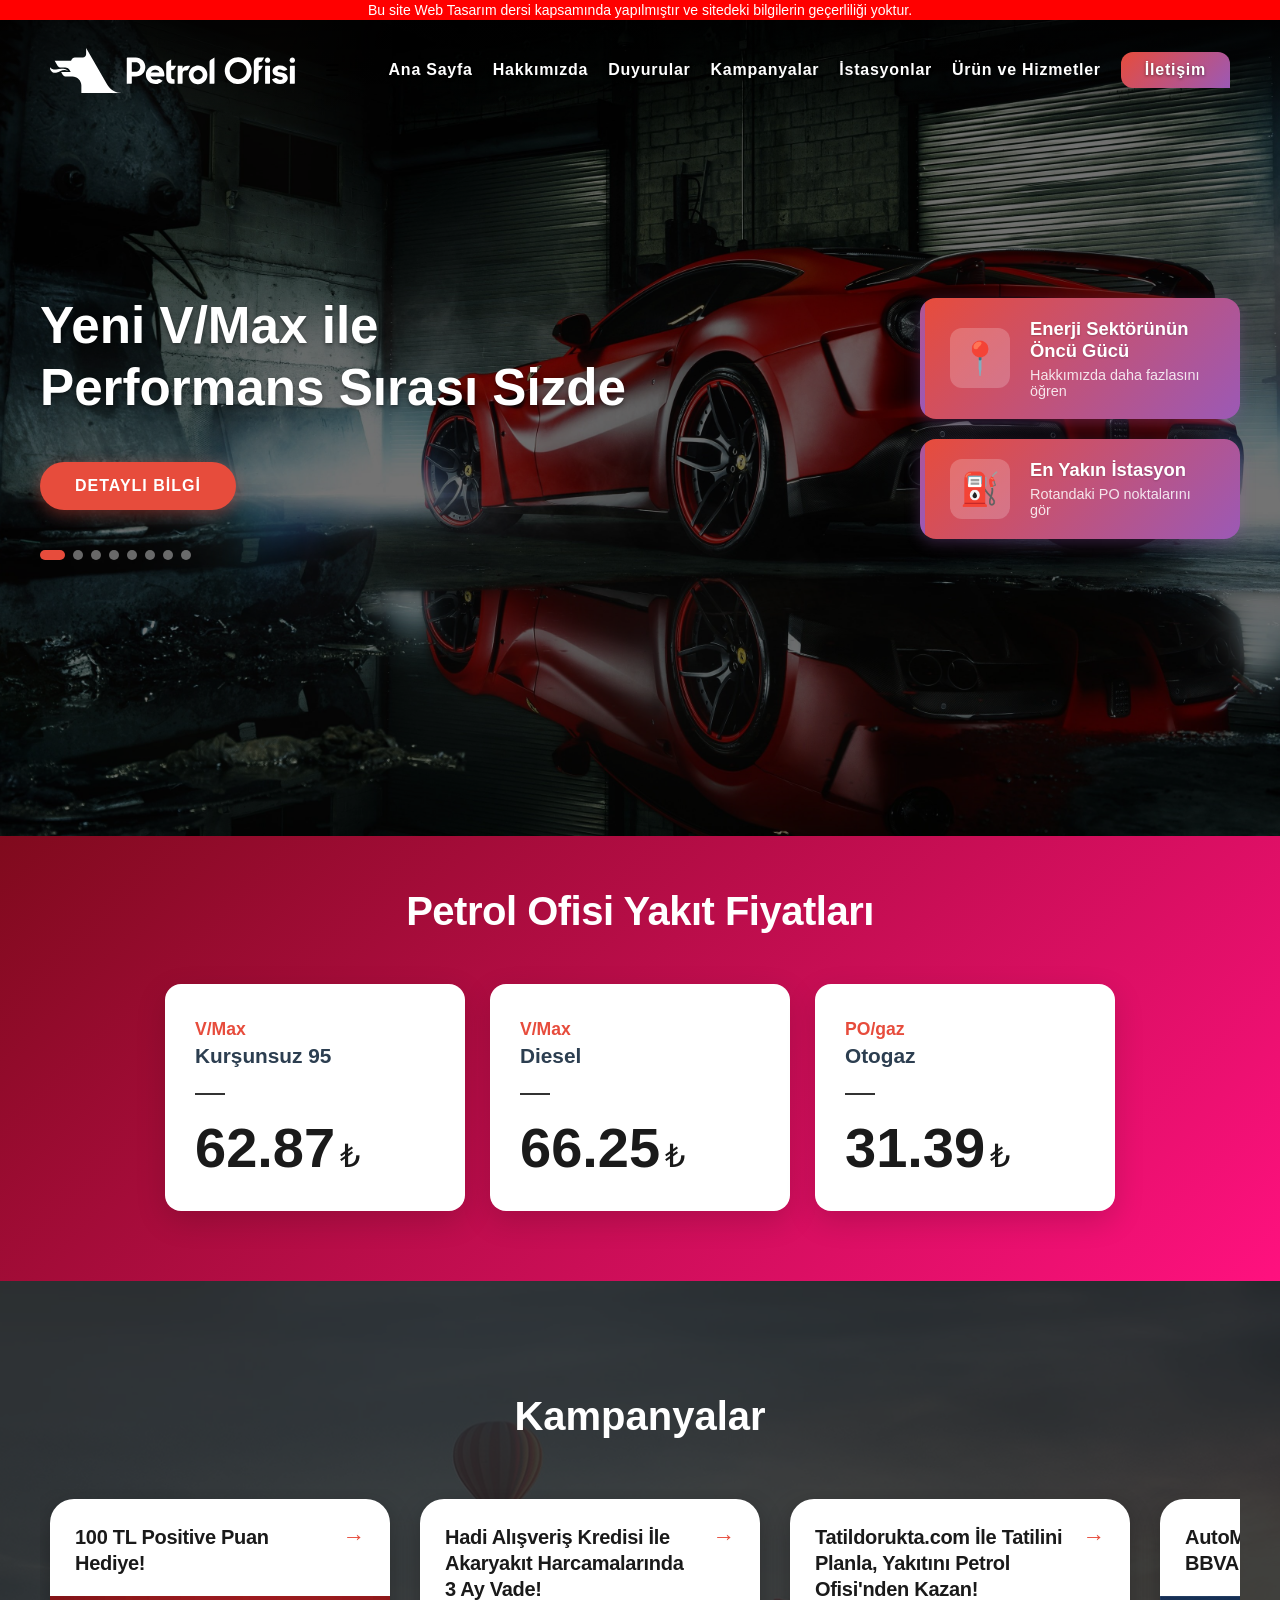
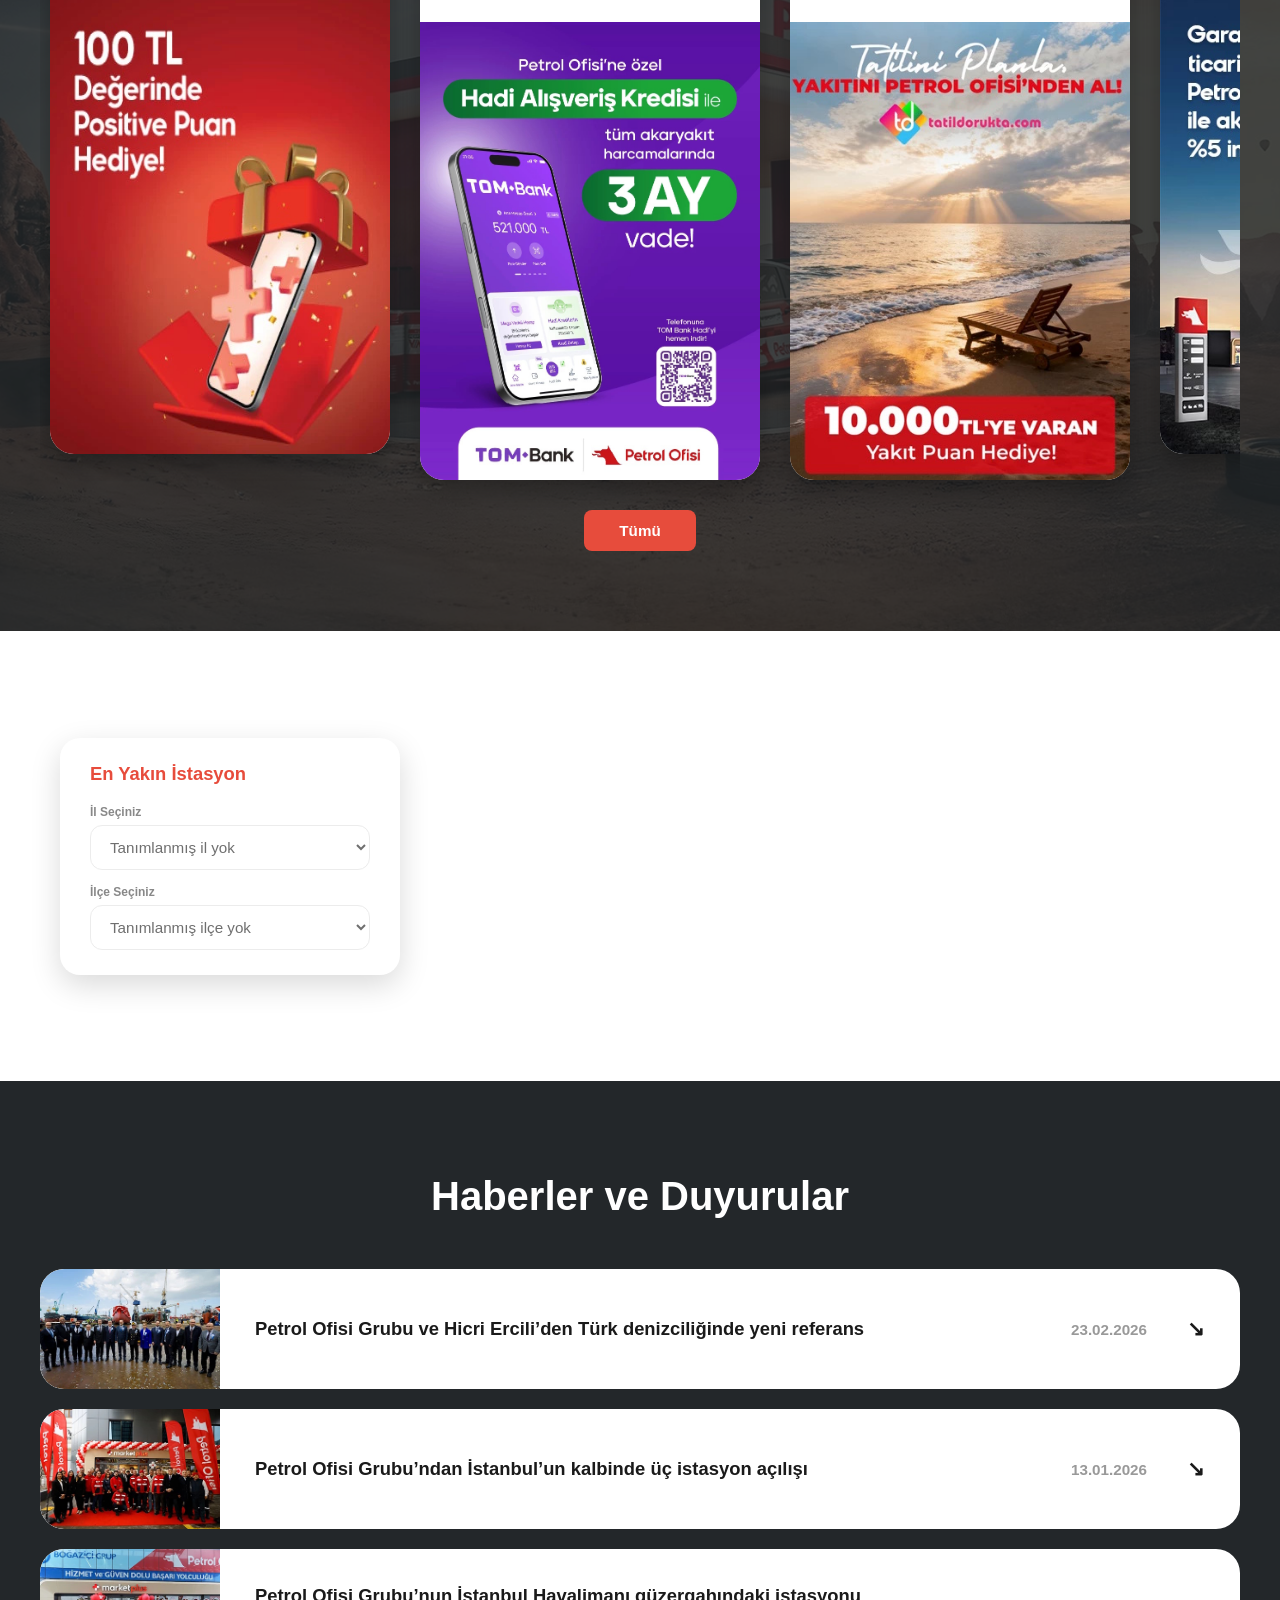
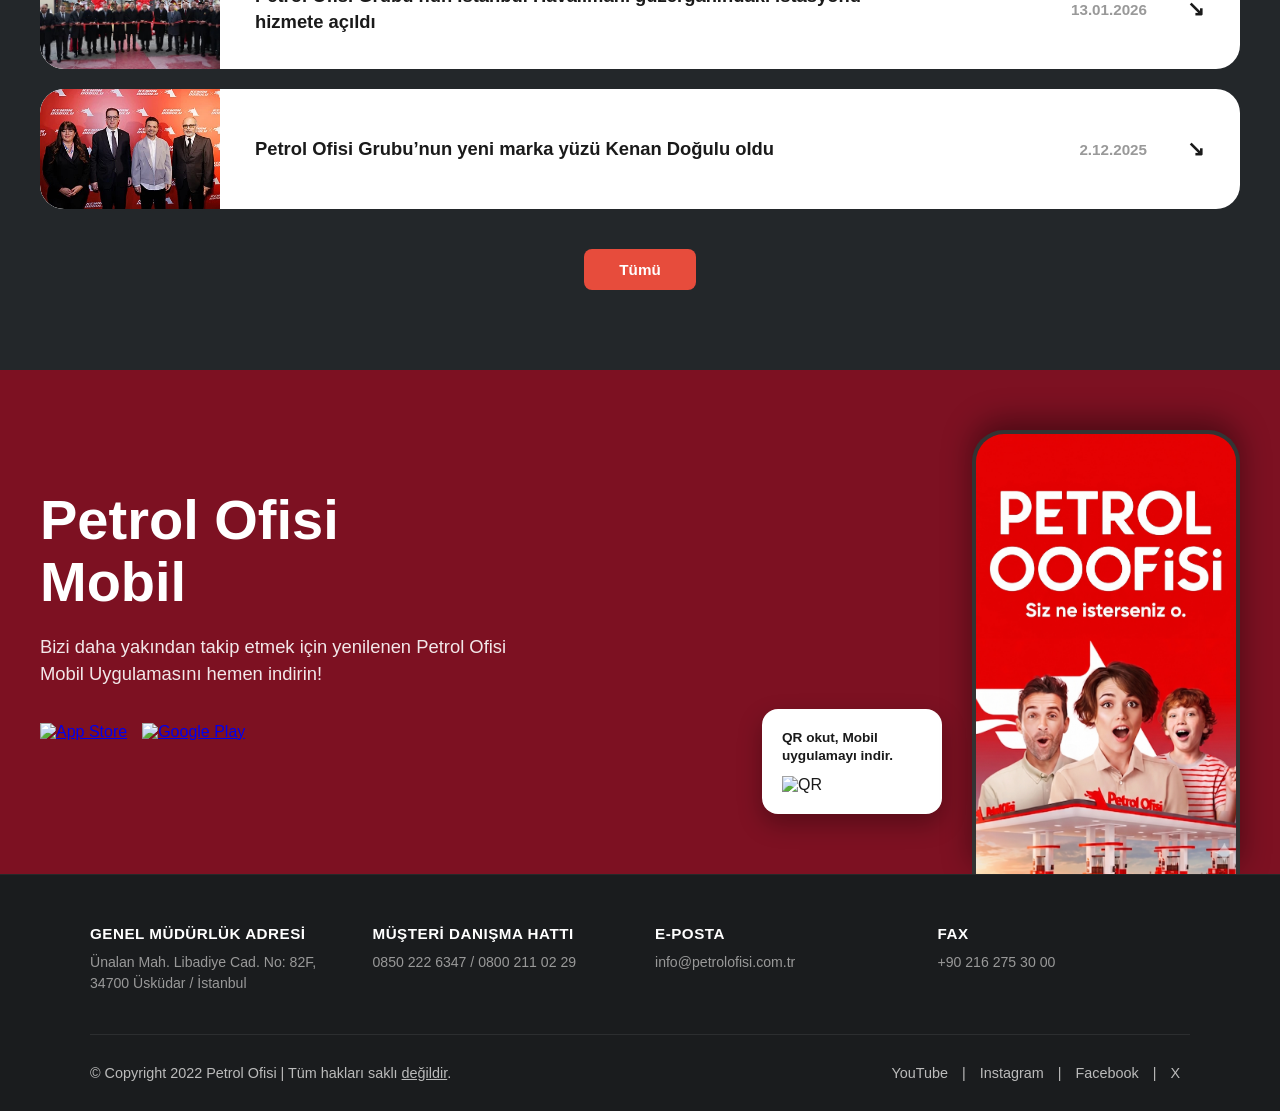
==== commit 5e469013: "Update index.html" ====
--- a/index.html
+++ b/index.html
@@ -19,6 +19,8 @@
       <img alt="Logo" src="images/logo.svg">
     </a>
   </div>
+  <input type="checkbox" id="menu-toggle" style="display: none;">
+  <label for="menu-toggle" class="menu-icon-btn">☰</label>
   <ul class="menu-list">
     <li><a href="#">Ana Sayfa</a></li>
     <li><a href="pages/about.html">Hakkımızda</a></li>
@@ -320,4 +322,4 @@
 
 <script src="script.js"></script>
 </body>
-</html>+</html>
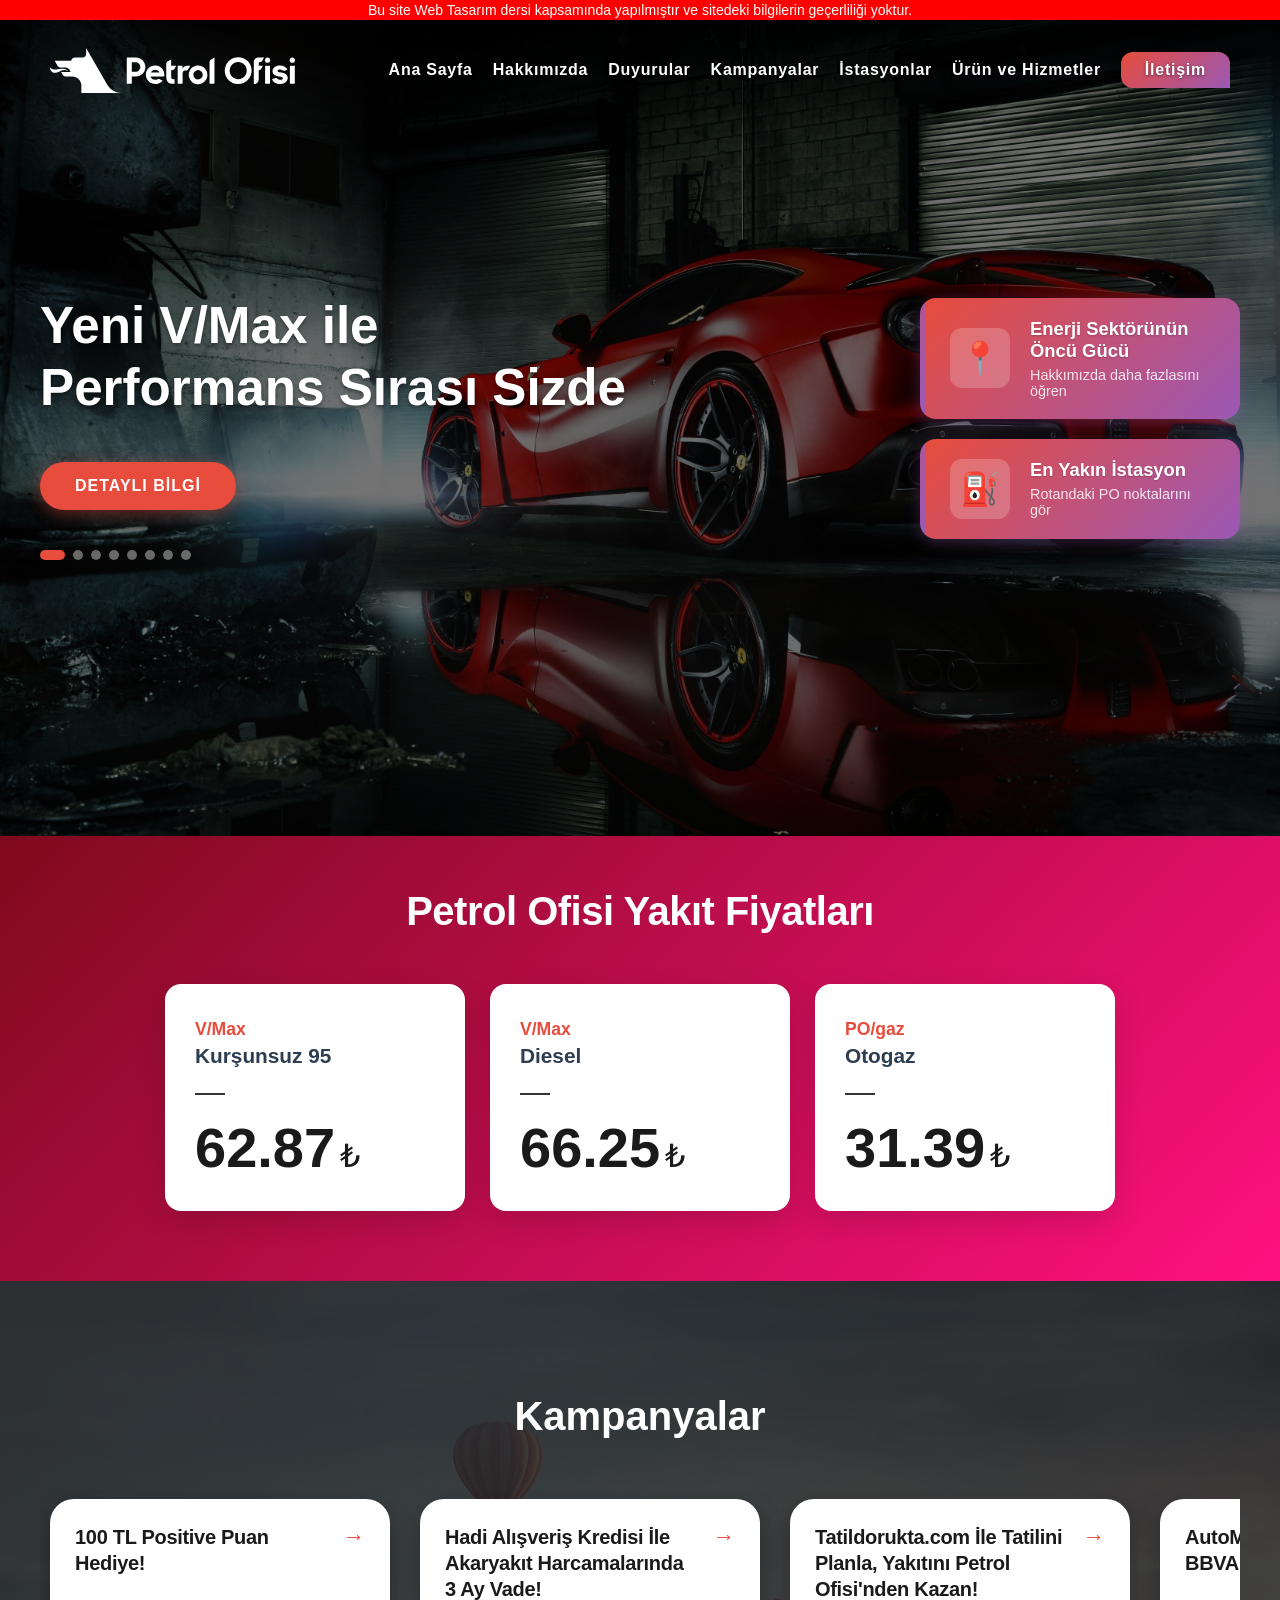
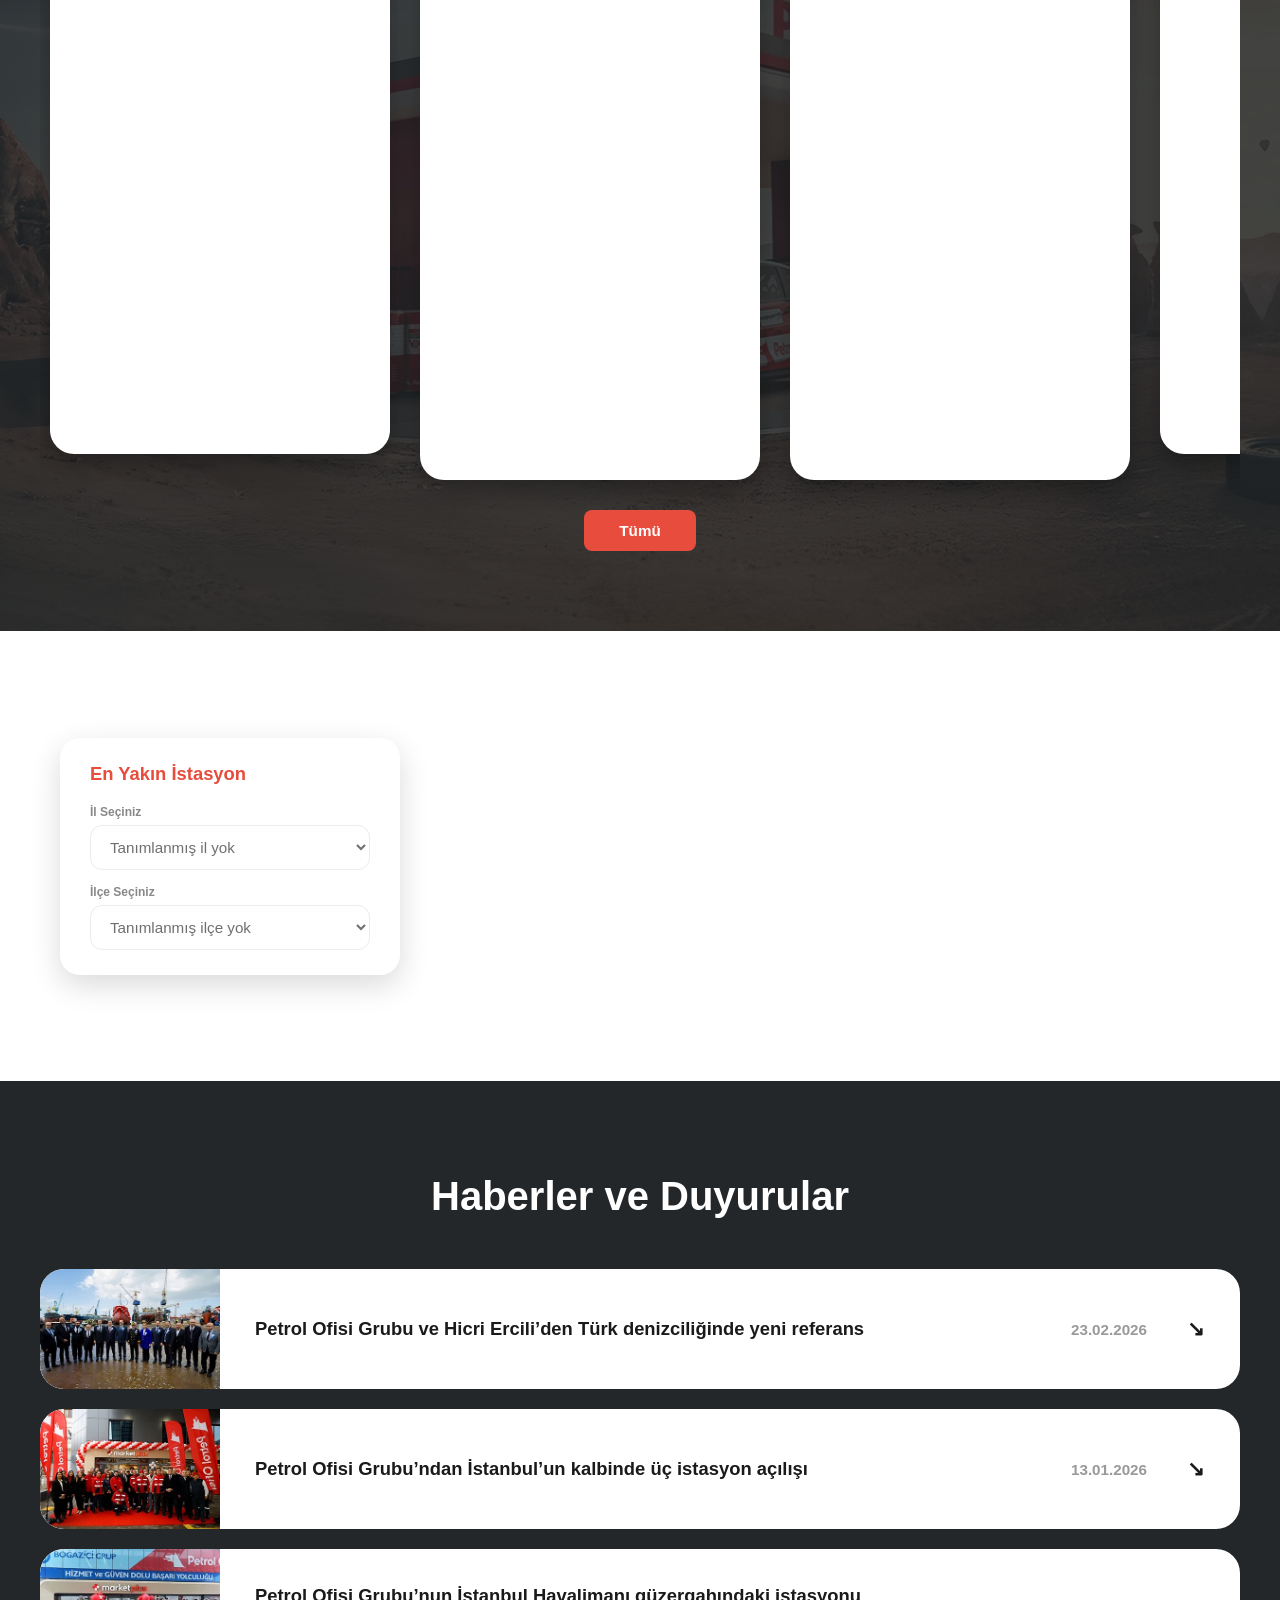
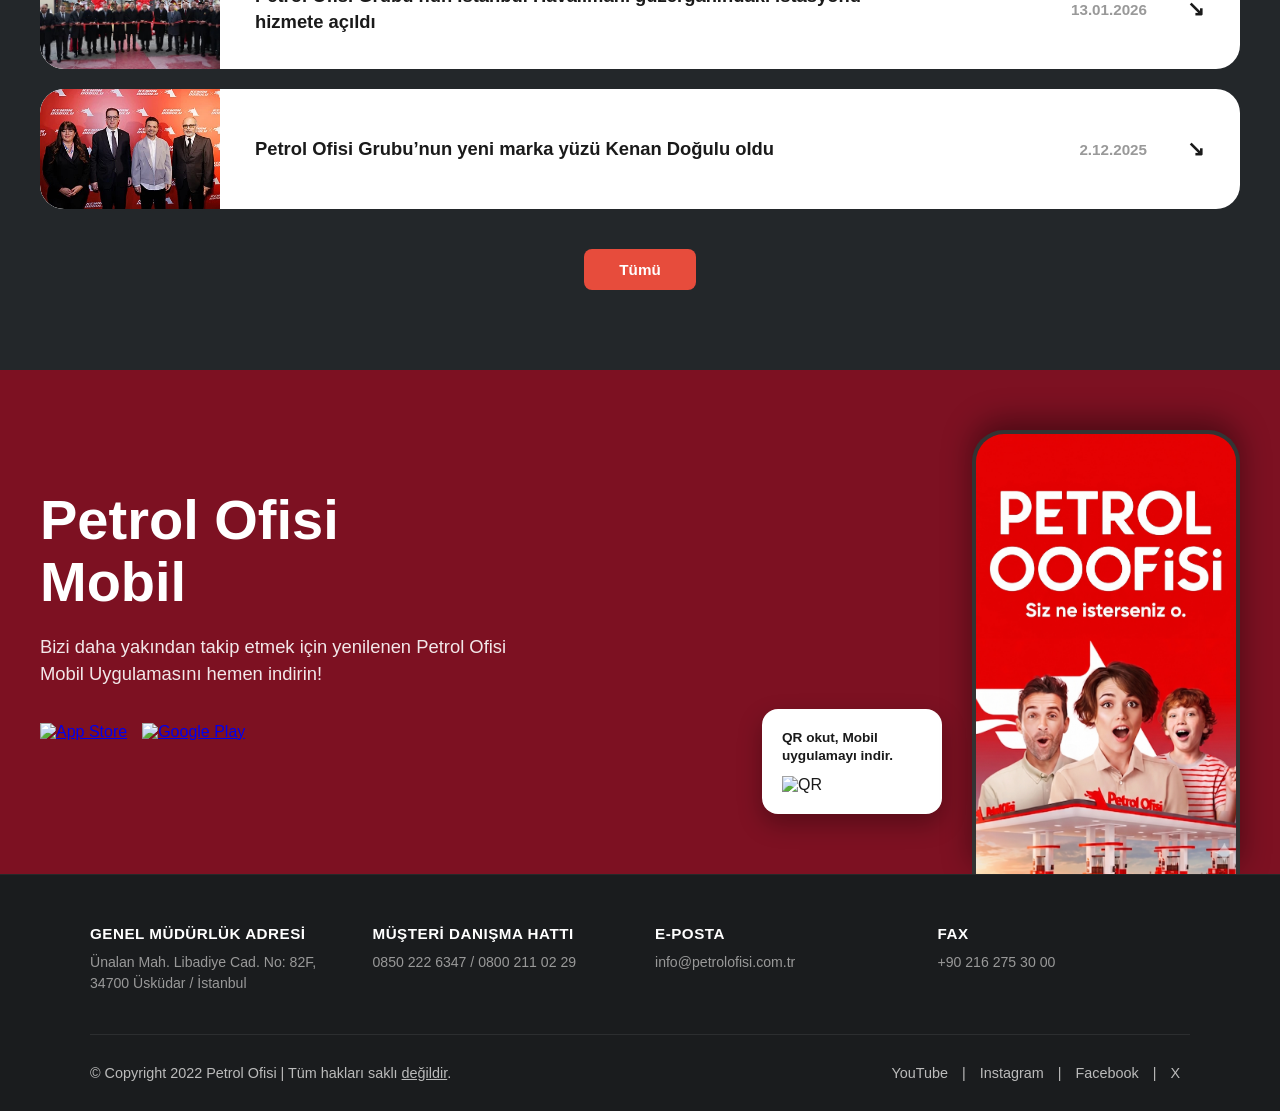
==== commit e221fd84: "Update index.html" ====
--- a/index.html
+++ b/index.html
@@ -114,70 +114,63 @@
             <h4>100 TL Positive Puan Hediye!</h4>
             <span class="arrow-icon">→</span>
           </div>
-          <div class="campaign-img" style="background-image: url('images/campaigns/c1.jpg');"></div>
+          <div class="campaign-img" style="background-image: url('images/campaigns/long/c1.jpg');"></div>
         </div>
         <div class="campaign-card">
           <div class="campaign-header">
             <h4>Hadi Alışveriş Kredisi İle Akaryakıt Harcamalarında 3 Ay Vade!</h4>
             <span class="arrow-icon">→</span>
           </div>
-          <div class="campaign-img" style="background-image: url('images/campaigns/c2.jpg');"></div>
+          <div class="campaign-img" style="background-image: url('images/campaigns/long/c2.jpg');"></div>
         </div>
         <div class="campaign-card">
           <div class="campaign-header">
             <h4>Tatildorukta.com İle Tatilini Planla, Yakıtını Petrol Ofisi'nden Kazan!</h4>
             <span class="arrow-icon">→</span>
           </div>
-          <div class="campaign-img" style="background-image: url('images/campaigns/c3.jpg');"></div>
+          <div class="campaign-img" style="background-image: url('images/campaigns/long/c3.jpg');"></div>
         </div>
         <div class="campaign-card">
           <div class="campaign-header">
             <h4>AutoMatic Filo - Garanti BBVA VISA İşbirliği</h4>
             <span class="arrow-icon">→</span>
           </div>
-          <div class="campaign-img" style="background-image: url('images/campaigns/c4.jpg');"></div>
+          <div class="campaign-img" style="background-image: url('images/campaigns/long/c4.jpg');"></div>
         </div>
         <div class="campaign-card">
           <div class="campaign-header">
             <h4>AutoMatic Filo - Mükellef İşbirliği</h4>
             <span class="arrow-icon">→</span>
           </div>
-          <div class="campaign-img" style="background-image: url('images/campaigns/c5.jpg');"></div>
+          <div class="campaign-img" style="background-image: url('images/campaigns/long/c5.jpg');"></div>
         </div>
         <div class="campaign-card">
           <div class="campaign-header">
             <h4>Garenta'dan %40 İndirim!</h4>
             <span class="arrow-icon">→</span>
           </div>
-          <div class="campaign-img" style="background-image: url('images/campaigns/c6.jpg');"></div>
+          <div class="campaign-img" style="background-image: url('images/campaigns/long/c6.jpg');"></div>
         </div>
         <div class="campaign-card">
           <div class="campaign-header">
             <h4>Başak Traktör’e Özel Petrol Ofisi MaxiPuan!</h4>
             <span class="arrow-icon">→</span>
           </div>
-          <div class="campaign-img" style="background-image: url('images/campaigns/c7.jpg');"></div>
+          <div class="campaign-img" style="background-image: url('images/campaigns/long/c7.jpg');"></div>
         </div>
         <div class="campaign-card">
           <div class="campaign-header">
             <h4>Biletinial'dan Petrol Ofisi Müşterilerine İndirim!</h4>
             <span class="arrow-icon">→</span>
           </div>
-          <div class="campaign-img" style="background-image: url('images/campaigns/c8.jpg');"></div>
+          <div class="campaign-img" style="background-image: url('images/campaigns/long/c8.jpg');"></div>
         </div>
         <div class="campaign-card">
           <div class="campaign-header">
             <h4>Nescafe Xpress 250 ml çeşitleri ve Kitkat Çeşitleri ikili fiyat 100 TL</h4>
             <span class="arrow-icon">→</span>
           </div>
-          <div class="campaign-img" style="background-image: url('images/campaigns/c9.jpg');"></div>
-        </div>
-        <div class="campaign-card">
-          <div class="campaign-header">
-            <h4>Selpak Islak Mendil 120 TL Yerine 100 TL</h4>
-            <span class="arrow-icon">→</span>
-          </div>
-          <div class="campaign-img" style="background-image: url('images/campaigns/c10.jpg');"></div>
+          <div class="campaign-img" style="background-image: url('images/campaigns/long/c9.jpg');"></div>
         </div>
       </div>
     </div>
--- a/style.css
+++ b/style.css
@@ -814,7 +814,6 @@
 }
 
 .story-img {
-  background-image: url('images/company/c2.jpg');
   width: 100%;
   height: 400px;
   background-size: cover;
@@ -1724,7 +1723,8 @@
 }
 
 .form-input-group textarea {
-  resize: vertical; 
+  resize: vertical;
+  min-height: 50px;
 }
 
 .contact-submit-btn {
@@ -1984,4 +1984,201 @@
     flex-direction: column;
     text-align: center;
   }
-}+}
+
+@media (max-width: 768px) {
+  #uyari-bar {
+    position: fixed !important;
+    top: 0 !important;
+    left: 0 !important;
+    width: 100% !important;
+    height: auto !important;
+    padding: 6px 10px !important;
+    line-height: 1.4 !important;
+    z-index: 10000 !important;
+  }
+
+  .menu-bar {
+    position: absolute !important;
+    top: 36px !important;
+    left: 0 !important;
+    width: 100% !important;
+    height: 70px !important;
+    padding: 0 24px !important;
+    display: flex !important;
+    flex-direction: row !important;
+    justify-content: space-between !important;
+    align-items: center !important;
+    box-sizing: border-box !important;
+  }
+
+  .menu-bar .logo {
+    display: flex !important;
+    align-items: center !important;
+    margin: 0 !important;
+  }
+
+  .menu-bar .logo a img {
+    height: 38px !important;
+  }
+
+  .menu-icon-btn {
+    display: block !important;
+    color: white !important;
+    font-size: 32px !important;
+    cursor: pointer !important;
+    z-index: 9999 !important;
+    margin: 0 !important;
+    user-select: none !important;
+  }
+
+  .menu-bar .menu-list {
+    display: block !important;
+    position: fixed !important;
+    top: 0 !important;
+    right: -100% !important;
+    width: 280px !important;
+    height: 100vh !important;
+    background-color: rgba(26, 28, 30, 0.99) !important;
+    
+    padding: 90px 30px 40px 30px !important;
+    box-sizing: border-box !important;
+    z-index: 9998 !important;
+    transition: right 0.4s cubic-bezier(0.25, 0.8, 0.25, 1) !important;
+    box-shadow: -10px 0 30px rgba(0,0,0,0.5) !important;
+    
+    overflow-y: auto !important;
+    list-style: none !important;
+  }
+
+  .menu-bar .menu-list li {
+    margin-left: 0 !important;
+    margin-bottom: 25px !important;
+    width: 100% !important;
+    text-align: center !important;
+  }
+
+  .menu-bar .menu-list li a {
+    font-size: 1.15rem !important;
+    padding: 8px 0 !important;
+    color: #ffffff !important;
+    display: inline-block !important;
+  }
+
+  .menu-bar .menu-list .menu-iletisim a {
+    display: inline-flex !important;
+    padding: 12px 35px !important;
+    margin-top: 5px !important;
+  }
+
+  #menu-toggle:checked ~ .menu-list {
+    right: 0 !important;
+  }
+
+  #menu-toggle:checked ~ .menu-icon-btn {
+    color: #e74c3c !important;
+    position: fixed !important;
+    right: 24px !important;
+  }
+
+  html, body {
+    overflow-x: hidden !important;
+    width: 100% !important;
+  }
+
+  .news-list, .price-cards, .cards-flex {
+    display: flex !important;
+    flex-direction: column !important;
+    align-items: center !important;
+    gap: 20px !important;
+    width: 100% !important;
+  }
+
+  .news-item {
+    width: 100% !important;
+    max-width: 360px !important;
+    height: auto !important;
+    flex-direction: column !important;
+    border-radius: 16px !important;
+    padding-bottom: 15px !important;
+  }
+
+  .news-img {
+    width: 100% !important;
+    height: 180px !important;
+    border-radius: 16px 16px 0 0 !important;
+  }
+
+  .news-content {
+    flex-direction: column !important;
+    align-items: center !important;
+    text-align: center !important;
+    padding: 15px !important;
+    gap: 10px !important;
+  }
+
+  .news-content h3 {
+    max-width: 100% !important;
+    height: auto !important;
+    -webkit-line-clamp: unset !important;
+    font-size: 1.1rem !important;
+  }
+
+  .news-meta {
+    flex-direction: column !important;
+    gap: 5px !important;
+  }
+}
+
+@media (min-width: 769px) {
+  .menu-icon-btn {
+    display: none !important;
+  }
+}
+
+.story-img-box, .product-img-box {
+  display: block !important;
+  flex: 1 !important;
+  width: 100% !important;
+}
+
+.story-img, .product-img {
+  display: block !important;
+  width: 100% !important;
+  height: 400px !important;
+  background-size: cover !important;
+  background-position: center !important;
+  background-repeat: no-repeat !important;
+  border-radius: 24px !important;
+  box-shadow: 0 15px 35px rgba(0,0,0,0.08) !important;
+}
+
+@media (max-width: 850px) {
+  .story-img, .product-img {
+    height: 280px !important;
+  }
+}
+
+@media (max-width: 768px) {
+  .about-hero, 
+  .news-hero, 
+  .campaigns-hero-page, 
+  .stations-hero, 
+  .products-hero, 
+  .contact-hero {
+    padding-top: 110px !important;
+    height: auto !important;
+    padding-bottom: 40px !important;
+  }
+
+  .about-hero-container h1,
+  .news-hero-container h1,
+  .campaigns-hero-container-page h1,
+  .stations-hero-container h1,
+  .products-hero-container h1,
+  .contact-hero-container h1 {
+    font-size: 2.2rem !important;
+    line-height: 1.3 !important;
+    margin-bottom: 10px !important;
+  }
+}
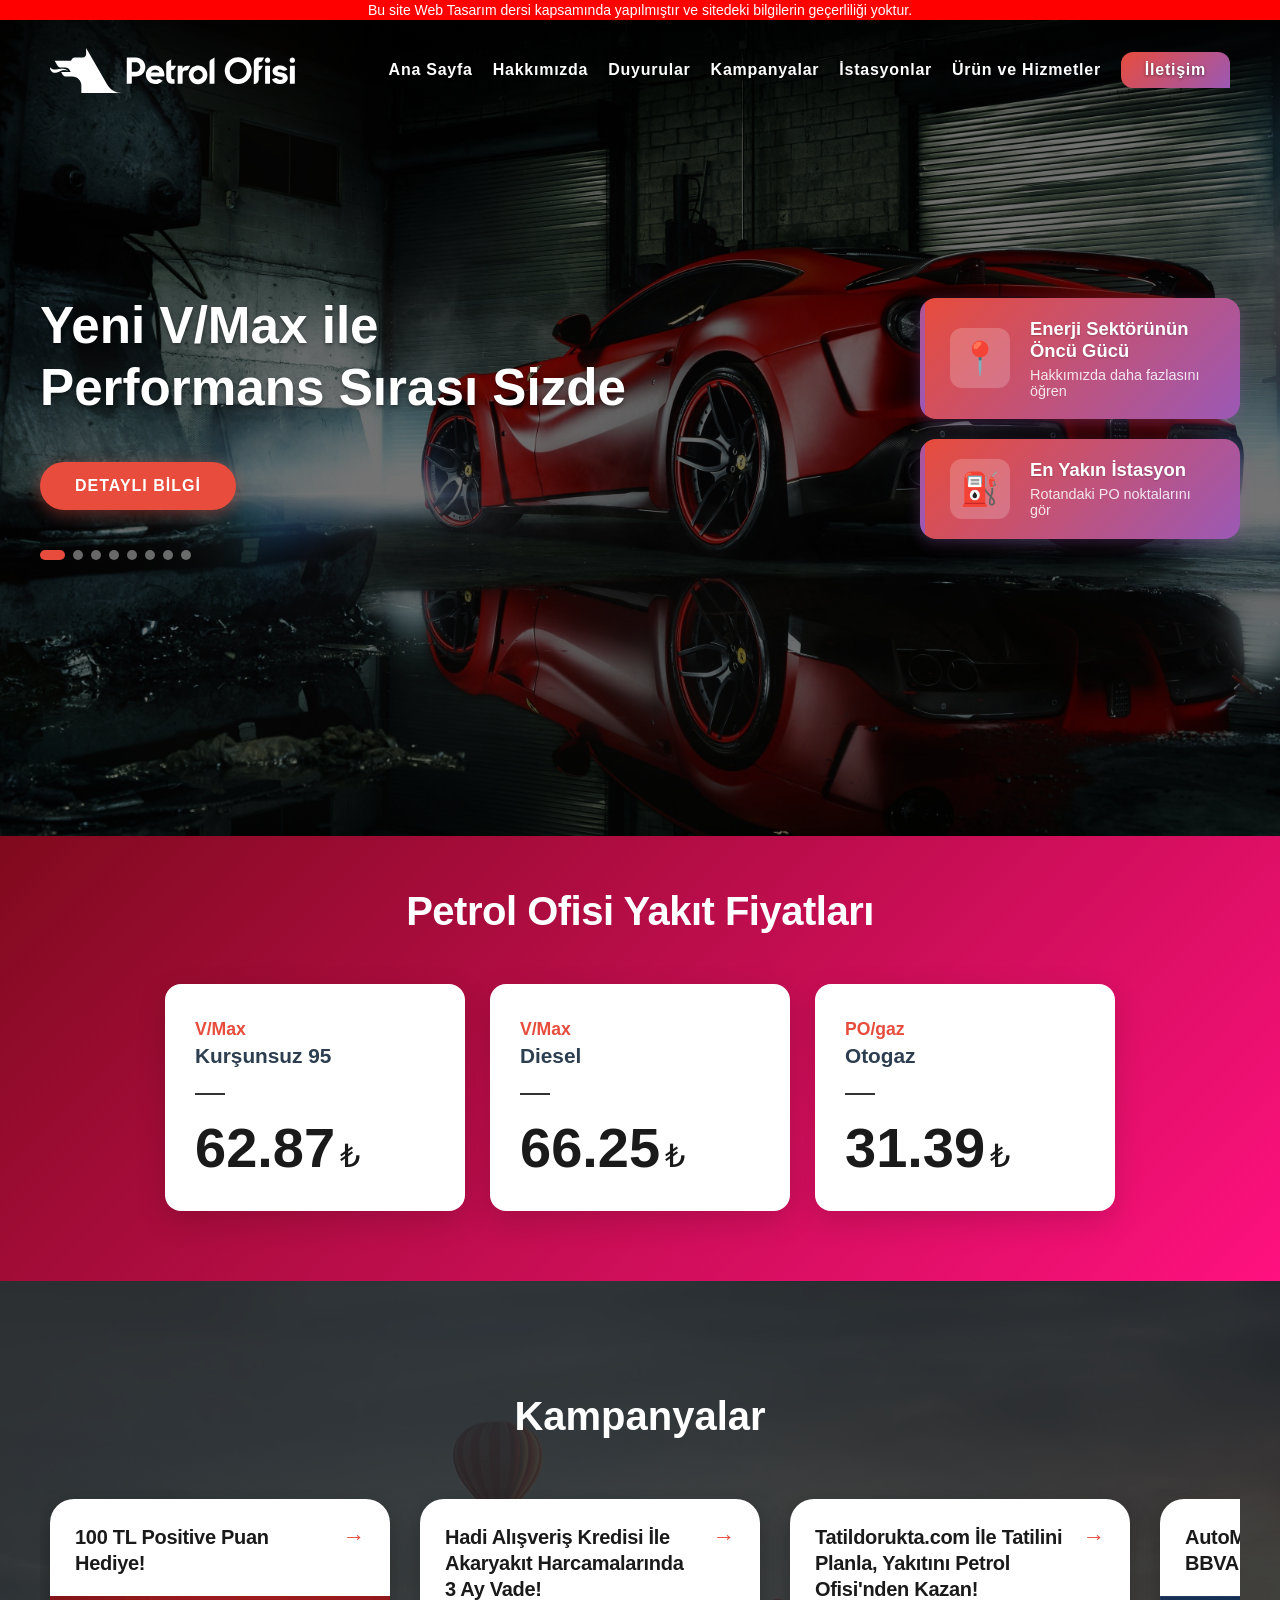
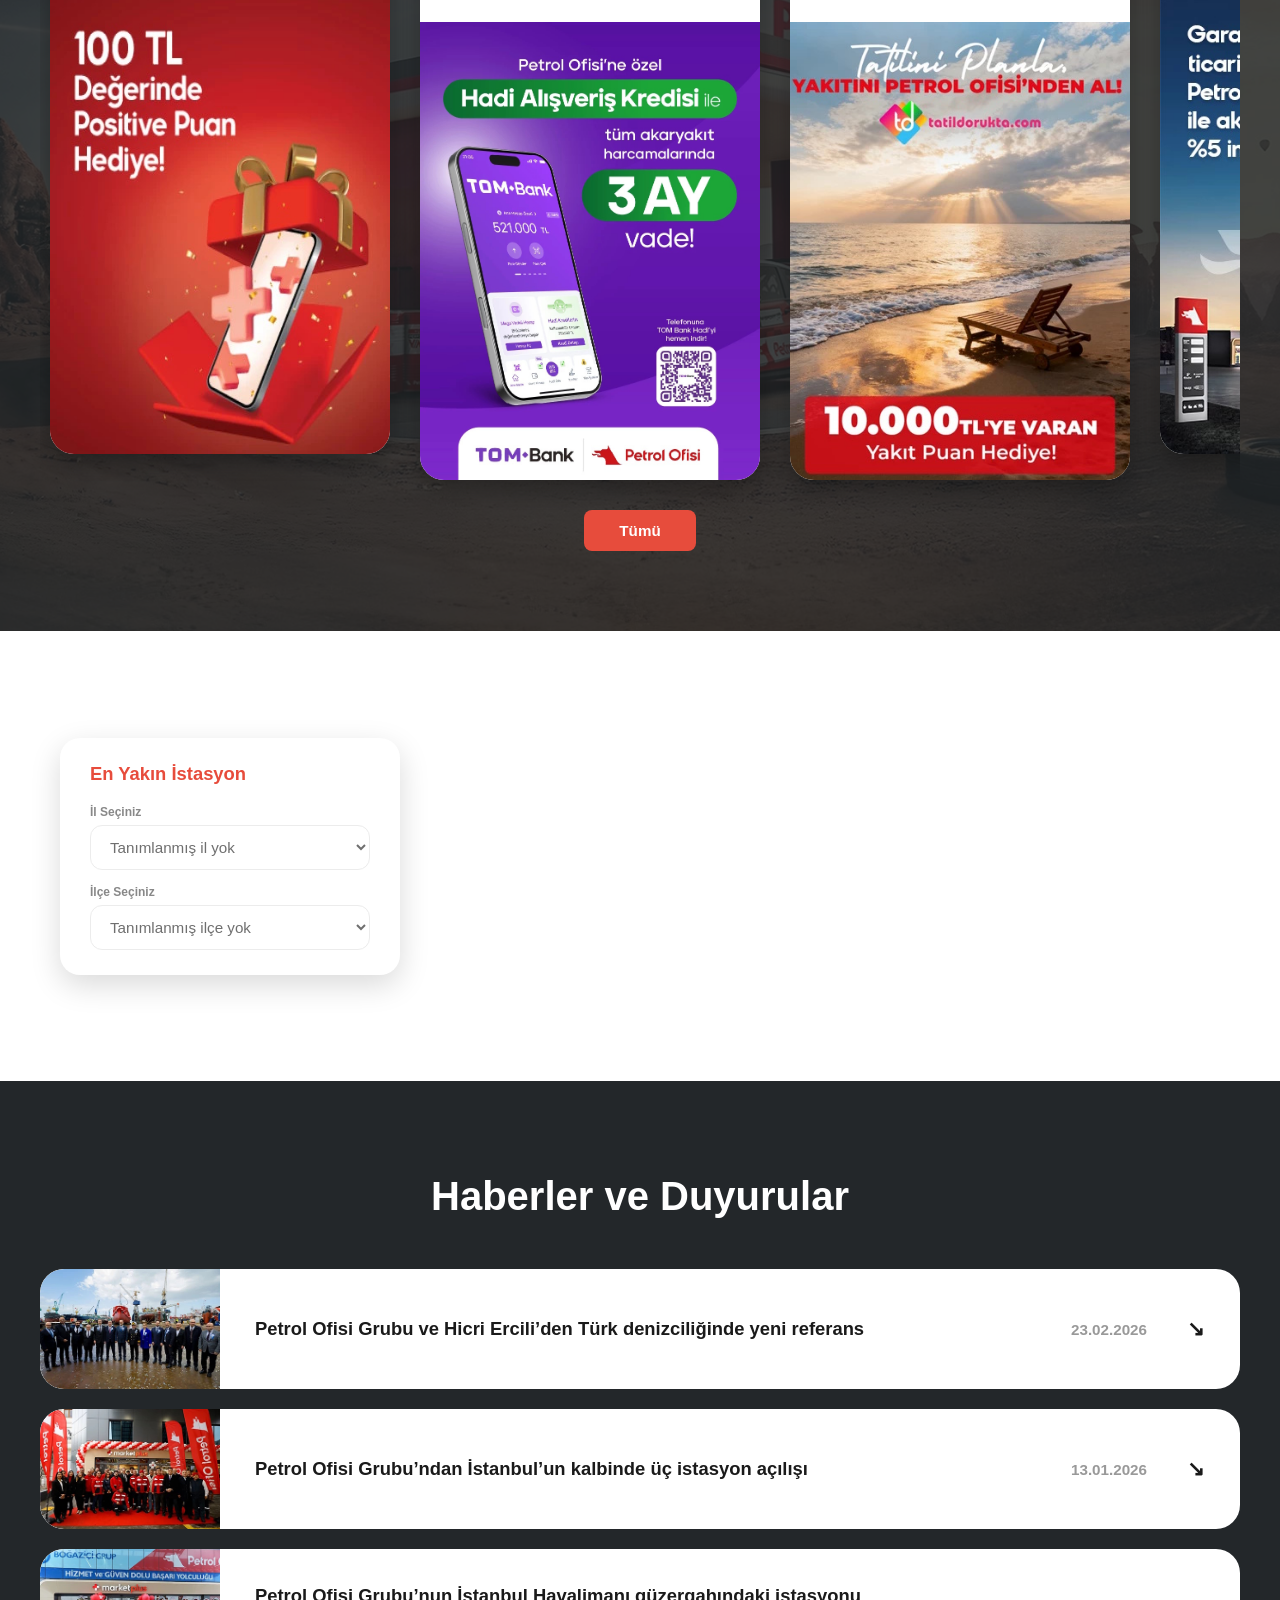
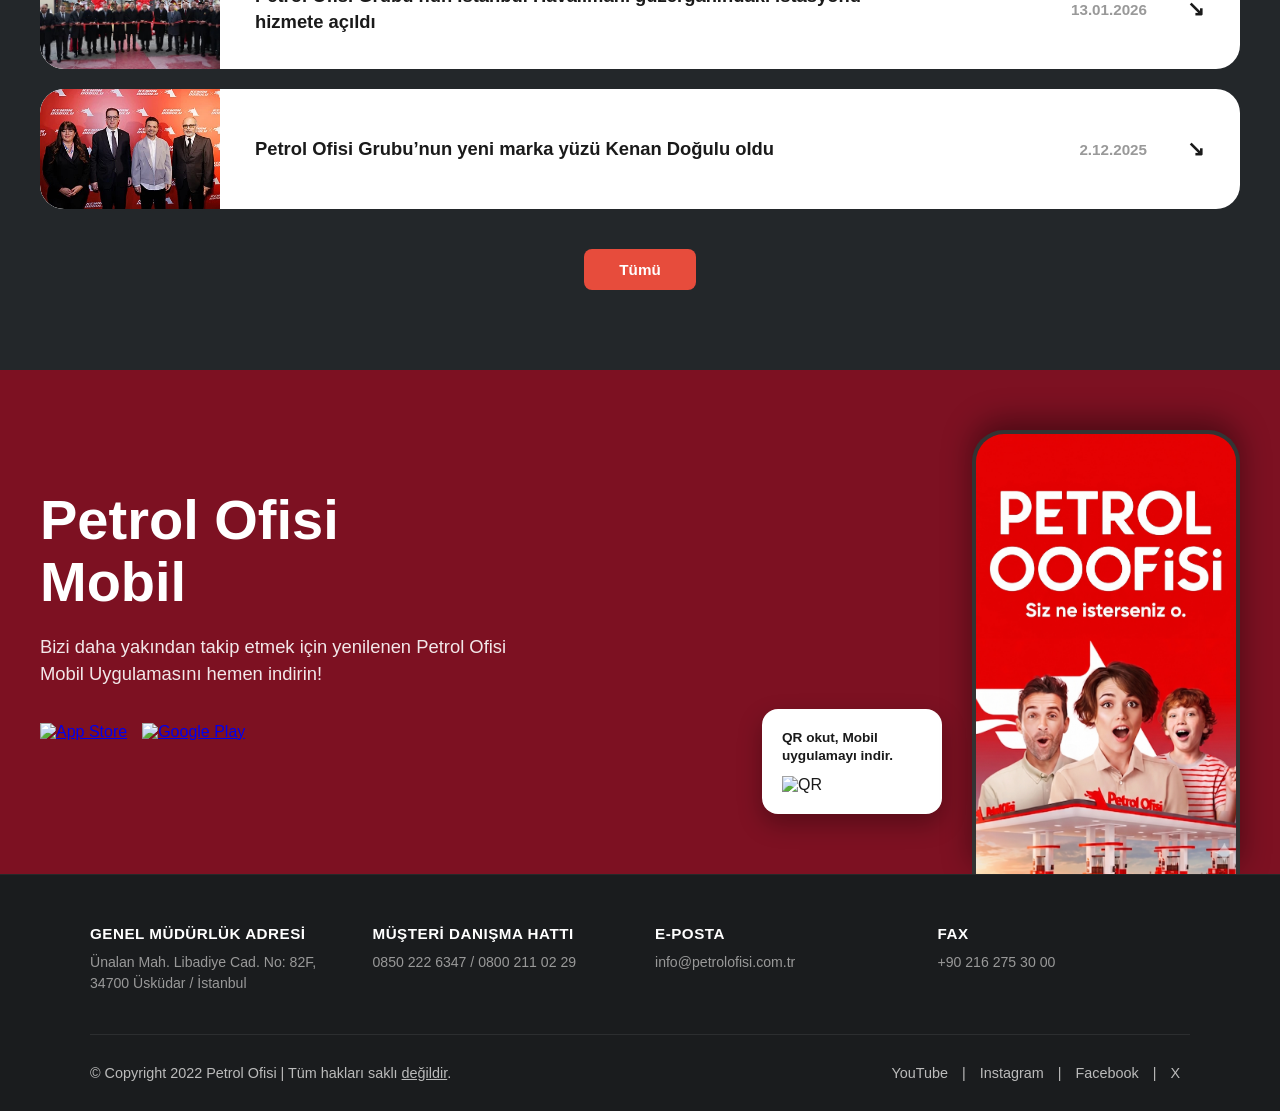
==== commit b36a126a: "Add files via upload" ====
--- a/index.html
+++ b/index.html
@@ -315,4 +315,4 @@
 
 <script src="script.js"></script>
 </body>
-</html>
+</html>
--- a/style.css
+++ b/style.css
@@ -2181,4 +2181,4 @@
     line-height: 1.3 !important;
     margin-bottom: 10px !important;
   }
-}
+}
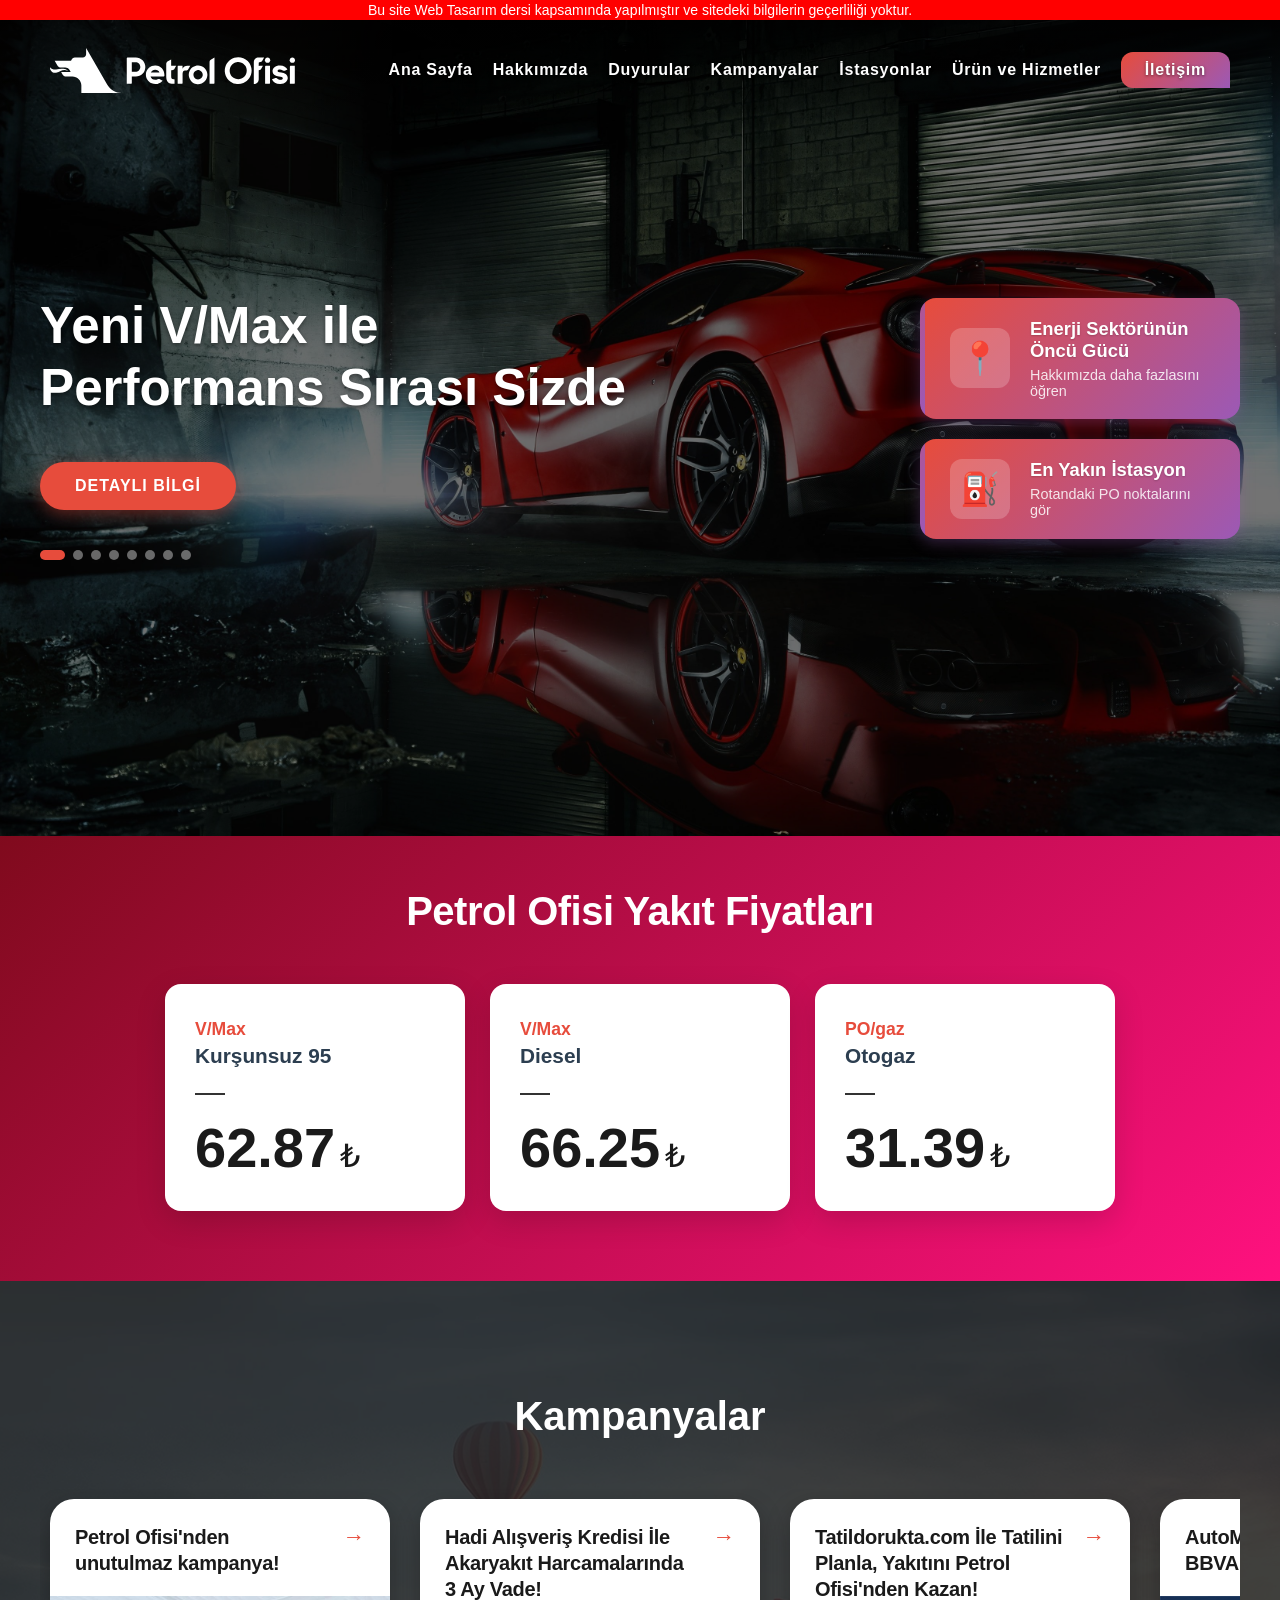
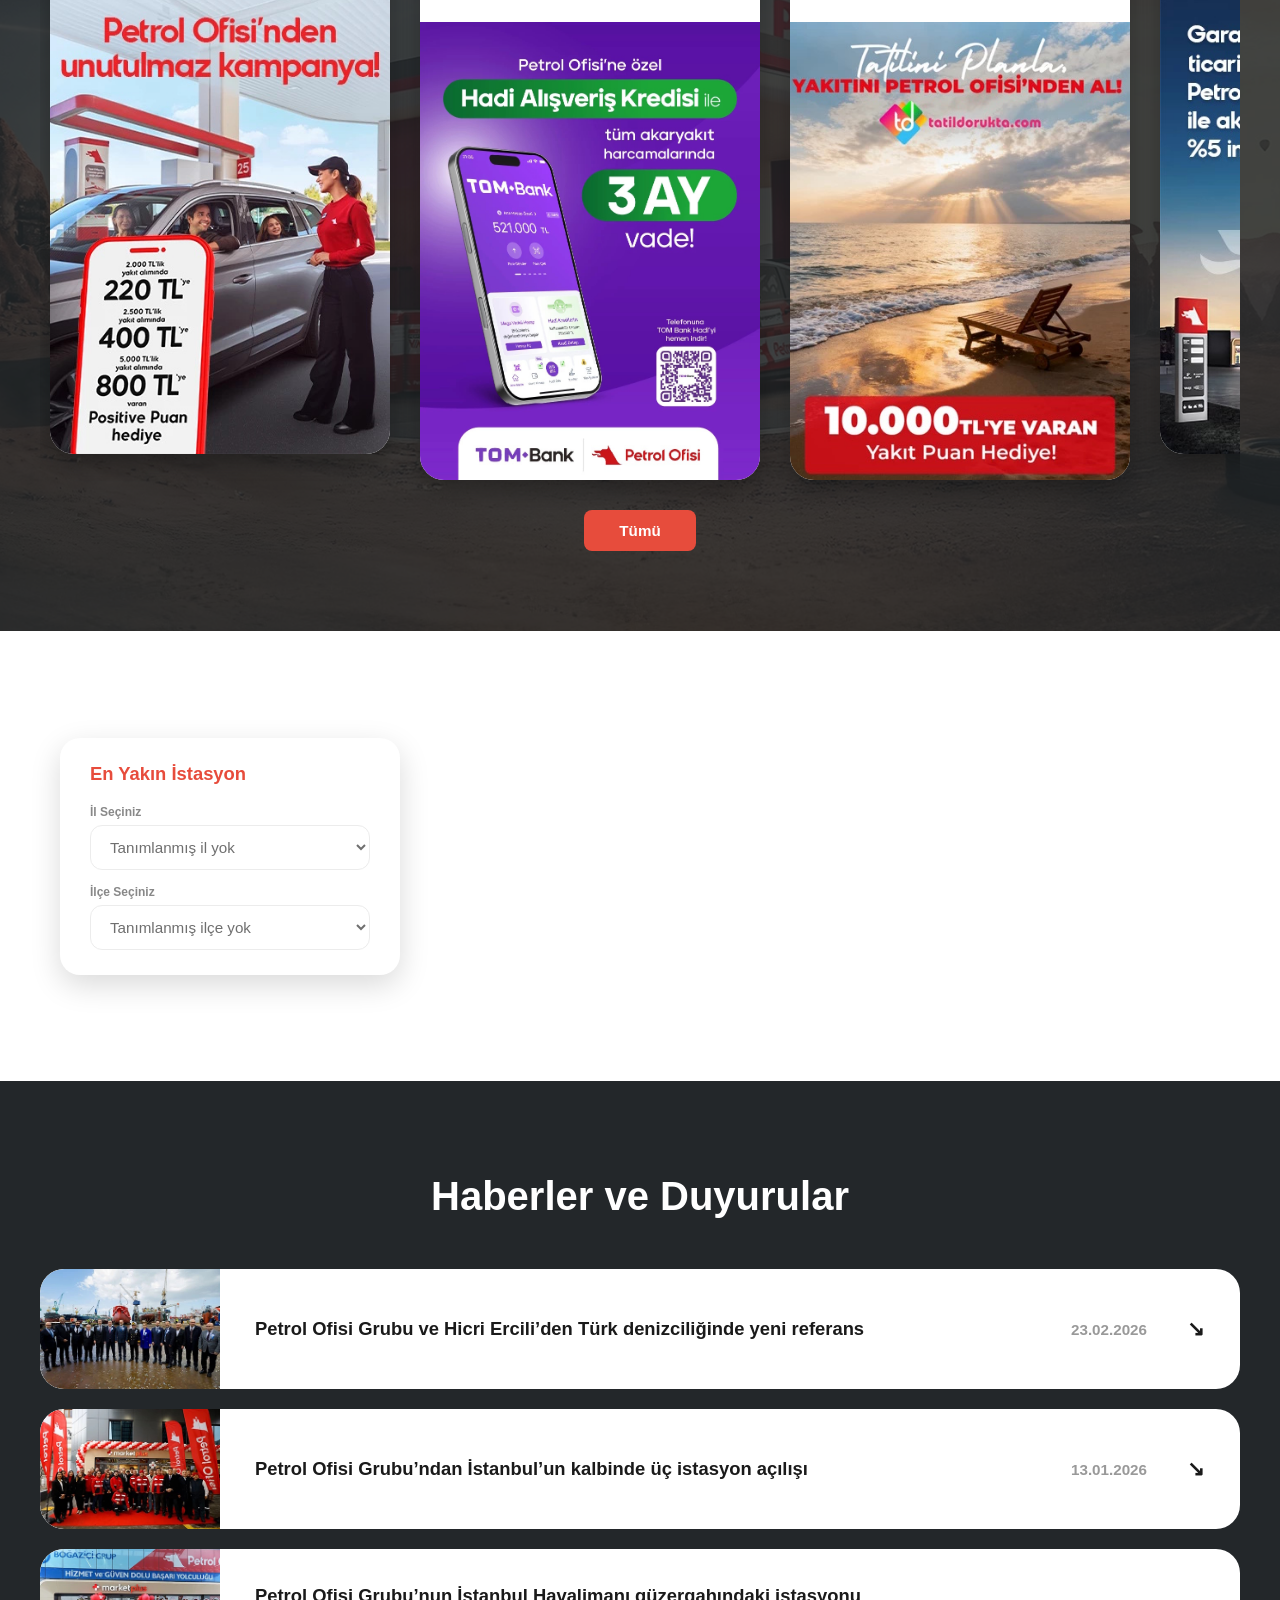
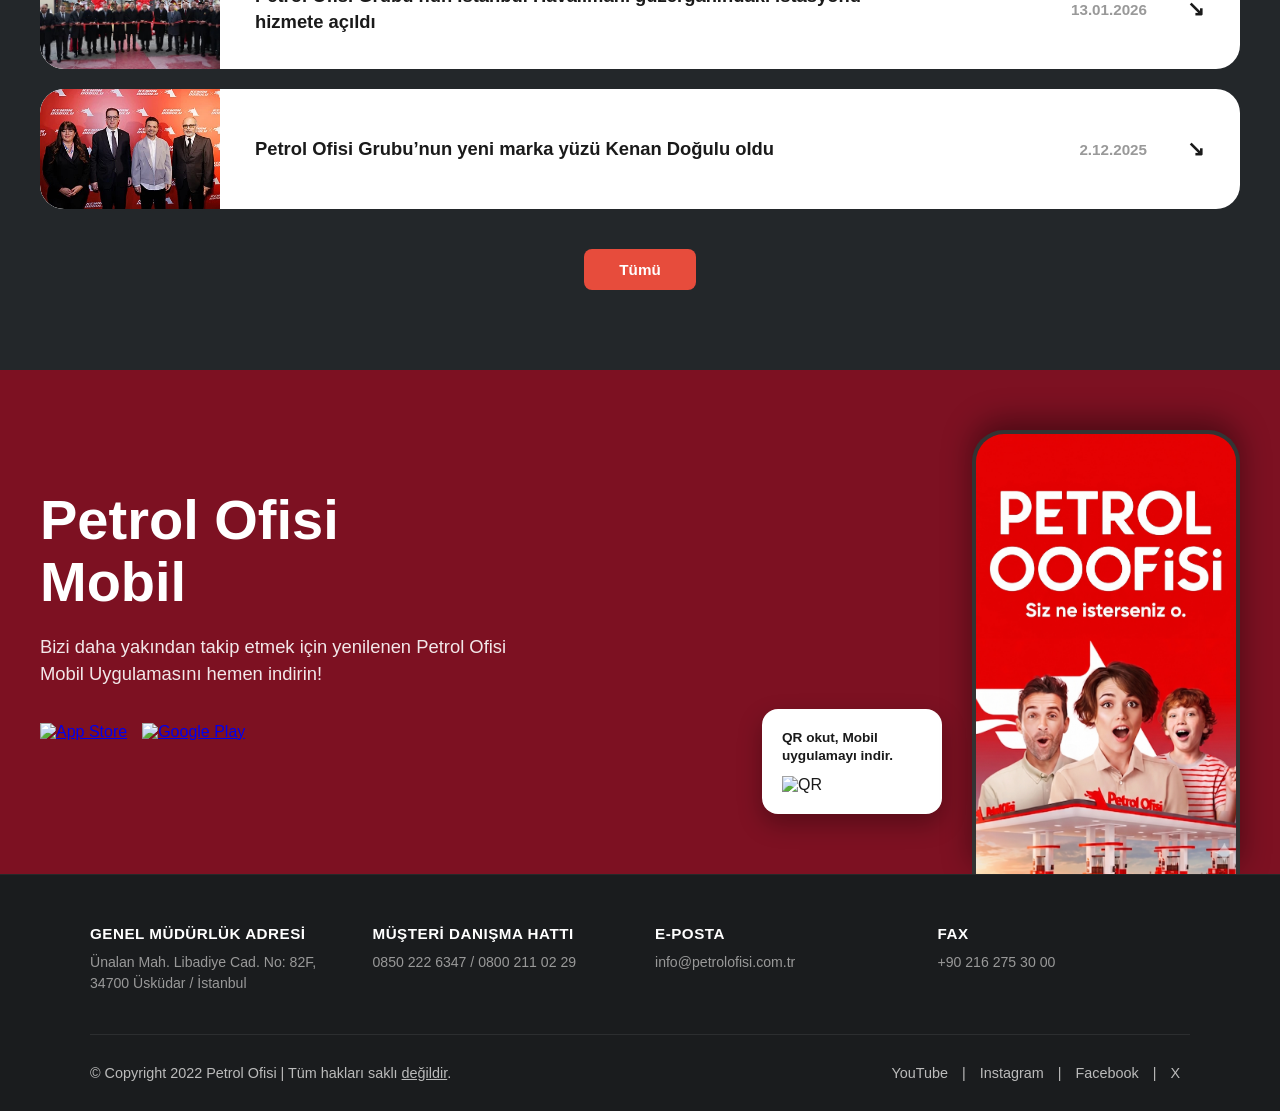
==== commit 1bb3dd94: "Add files via upload" ====
--- a/index.html
+++ b/index.html
@@ -111,7 +111,7 @@
       <div class="campaign-cards">
         <div class="campaign-card">
           <div class="campaign-header">
-            <h4>100 TL Positive Puan Hediye!</h4>
+            <h4>Petrol Ofisi'nden unutulmaz kampanya!</h4>
             <span class="arrow-icon">→</span>
           </div>
           <div class="campaign-img" style="background-image: url('images/campaigns/long/c1.jpg');"></div>
